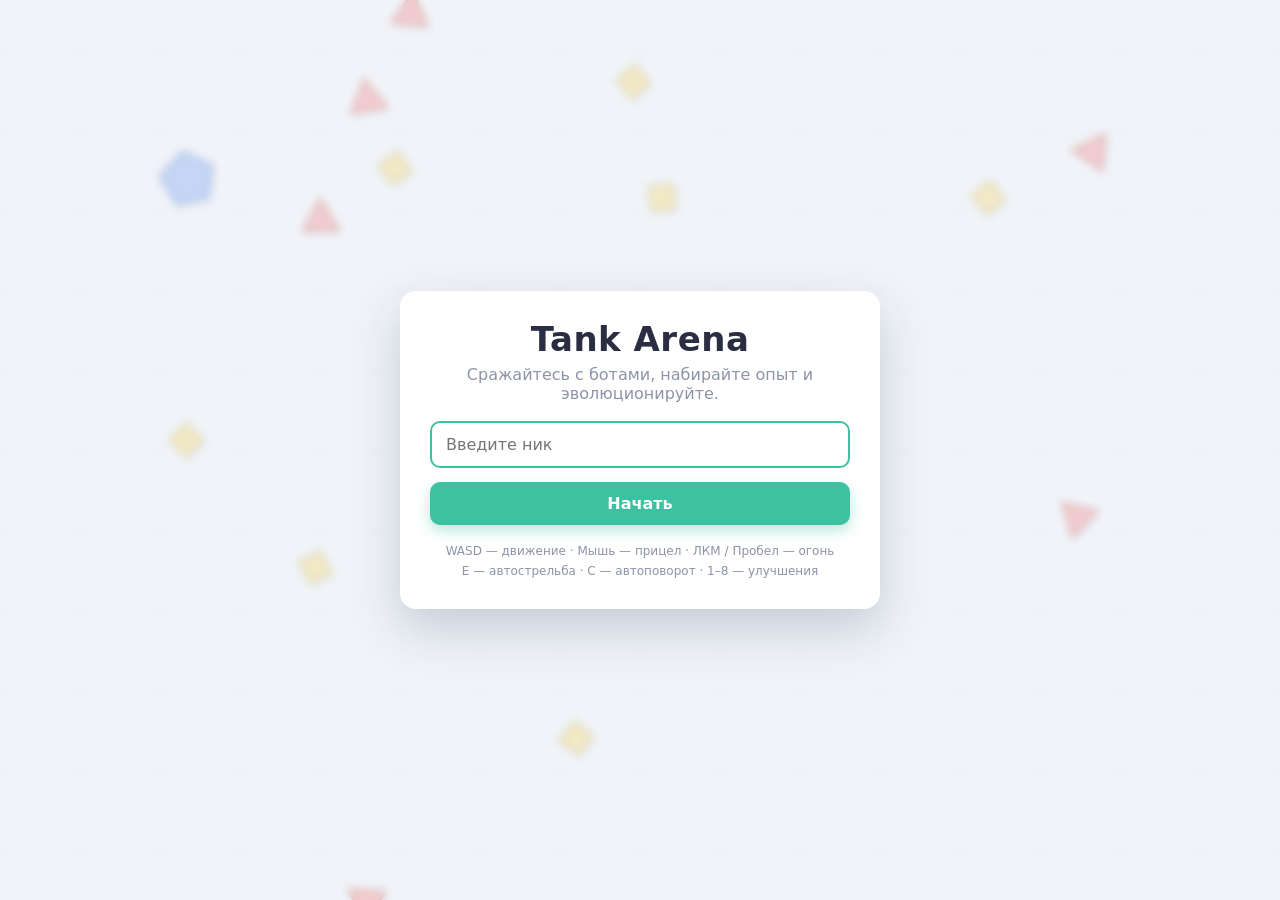
==== tank-arena-game/index.html @ 102a2c10 "Add Tank Arena browser game Canvas-based arena tank shooter inspired by diep.io, in tank-arena-game/" ====
<!DOCTYPE html>
<html lang="ru">
<head>
  <meta charset="UTF-8">
  <meta name="viewport" content="width=device-width, initial-scale=1.0">
  <title>Tank Arena</title>
  <link rel="stylesheet" href="style.css">
</head>
<body>
  <canvas id="game"></canvas>

  <!-- HUD: таблица лидеров, миникарта, панель улучшений, полоса опыта -->
  <div id="hud" class="hidden">
    <div class="toggles">
      <span id="tg-fire" class="toggle">E · Автострельба</span>
      <span id="tg-rotate" class="toggle">C · Автоповорот</span>
    </div>

    <div class="panel leaderboard">
      <div class="panel-title">Таблица лидеров</div>
      <div id="lb-list"></div>
    </div>

    <div class="panel minimap">
      <canvas id="minimap" width="160" height="160"></canvas>
    </div>

    <div class="panel stats-panel">
      <div class="panel-title">Улучшения: <span id="points">0</span></div>
      <div id="stats-list"></div>
    </div>

    <div class="xp-strip">
      <div id="xp-fill"></div>
      <span id="xp-text">Уровень 1</span>
    </div>
  </div>

  <!-- Выбор эволюции: игра продолжается, панель поверх неё -->
  <div id="evo-overlay" class="overlay evo hidden">
    <div class="card">
      <h2 id="evo-title">Выберите класс</h2>
      <div id="evo-options" class="evo-options"></div>
    </div>
  </div>

  <!-- Стартовый экран -->
  <div id="start-overlay" class="overlay">
    <div class="card">
      <h1>Tank Arena</h1>
      <p class="sub">Сражайтесь с ботами, набирайте опыт и эволюционируйте.</p>
      <input id="nick" maxlength="15" placeholder="Введите ник" autocomplete="off">
      <button id="start-btn" class="btn">Начать</button>
      <p class="hint">
        WASD — движение · Мышь — прицел · ЛКМ / Пробел — огонь<br>
        E — автострельба · C — автоповорот · 1–8 — улучшения
      </p>
    </div>
  </div>

  <!-- Экран смерти -->
  <div id="death-overlay" class="overlay hidden">
    <div class="card">
      <h2>Вас уничтожили</h2>
      <div id="death-stats" class="death-stats"></div>
      <button id="restart-btn" class="btn">Играть снова</button>
    </div>
  </div>

  <script src="js/config.js"></script>
  <script src="js/shapes.js"></script>
  <script src="js/bullets.js"></script>
  <script src="js/tank.js"></script>
  <script src="js/player.js"></script>
  <script src="js/bots.js"></script>
  <script src="js/ui.js"></script>
  <script src="js/main.js"></script>
</body>
</html>
---- tank-arena-game/style.css ----
/* ============================================================
   Стили Tank Arena: светлая тема, мягкие тени и скруглённые панели
   ============================================================ */

:root {
  --bg: #eef1f7;
  --ink: #2b2d42;
  --muted: #8d93a8;
  --accent: #3ec1a1;
  --accent-dark: #1f8a6c;
  --panel: rgba(255, 255, 255, 0.92);
  --shadow: 0 6px 20px rgba(30, 40, 70, 0.12);
}

* {
  box-sizing: border-box;
}

html,
body {
  margin: 0;
  height: 100%;
  overflow: hidden;
  background: var(--bg);
  color: var(--ink);
  font-family: system-ui, 'Segoe UI', Roboto, sans-serif;
  user-select: none;
}

#game {
  position: fixed;
  inset: 0;
  width: 100%;
  height: 100%;
  display: block;
  cursor: crosshair;
}

.hidden {
  display: none !important;
}

/* ---------- HUD ---------- */

#hud {
  position: fixed;
  inset: 0;
  pointer-events: none;
}

.panel {
  position: absolute;
  background: var(--panel);
  border-radius: 12px;
  box-shadow: var(--shadow);
  pointer-events: auto;
}

.panel-title {
  font-weight: 700;
  font-size: 14px;
  margin-bottom: 6px;
}

.toggles {
  position: fixed;
  top: 12px;
  left: 12px;
  display: flex;
  gap: 8px;
  pointer-events: none;
  z-index: 2;
}

.toggle {
  padding: 6px 10px;
  border-radius: 8px;
  background: var(--panel);
  box-shadow: var(--shadow);
  font-size: 12px;
  color: var(--muted);
}

.toggle.on {
  background: var(--accent);
  color: #fff;
}

/* Таблица лидеров: справа вверху */
.leaderboard {
  top: 12px;
  right: 12px;
  width: 210px;
  padding: 10px 14px;
}

.lb-row {
  display: flex;
  justify-content: space-between;
  gap: 10px;
  font-size: 13px;
  line-height: 1.6;
}

.lb-row.me {
  color: var(--accent-dark);
  font-weight: 700;
}

.lb-name {
  overflow: hidden;
  text-overflow: ellipsis;
  white-space: nowrap;
}

/* Миникарта: справа внизу */
.minimap {
  right: 12px;
  bottom: 40px;
  padding: 6px;
}

#minimap {
  display: block;
  width: 160px;
  height: 160px;
  border-radius: 8px;
}

/* Панель улучшений: слева внизу */
.stats-panel {
  left: 12px;
  bottom: 40px;
  width: 300px;
  padding: 10px 12px;
}

.stat-row {
  display: flex;
  align-items: center;
  gap: 8px;
  padding: 5px 6px;
  border-radius: 8px;
  font-size: 13px;
  cursor: pointer;
  transition: background 0.15s;
}

.stat-row:hover {
  background: rgba(62, 193, 161, 0.12);
}

.stat-key {
  width: 16px;
  color: var(--muted);
  font-weight: 700;
}

.stat-name {
  flex: 1;
  white-space: nowrap;
  overflow: hidden;
  text-overflow: ellipsis;
}

.pips {
  display: flex;
  gap: 3px;
}

.pip {
  width: 9px;
  height: 12px;
  border-radius: 3px;
  background: #dfe4ee;
}

.pip.on {
  background: var(--accent);
}

.stat-plus {
  width: 18px;
  height: 18px;
  border-radius: 50%;
  background: var(--accent);
  color: #fff;
  font-weight: 700;
  text-align: center;
  line-height: 18px;
  opacity: 0;
  transition: opacity 0.15s;
}

.stat-row.can .stat-plus {
  opacity: 1;
}

/* Полоса уровня: самая нижняя строка экрана */
.xp-strip {
  position: absolute;
  left: 0;
  right: 0;
  bottom: 0;
  height: 28px;
  background: rgba(255, 255, 255, 0.9);
  box-shadow: 0 -2px 10px rgba(30, 40, 70, 0.08);
  pointer-events: none;
}

#xp-fill {
  position: absolute;
  left: 0;
  top: 0;
  bottom: 0;
  width: 0;
  background: linear-gradient(90deg, #3ec1a1, #7ee0c6);
  transition: width 0.15s linear;
}

#xp-text {
  position: relative;
  display: block;
  text-align: center;
  line-height: 28px;
  font-size: 12px;
  font-weight: 600;
}

/* ---------- Оверлеи и карточки ---------- */

.overlay {
  position: fixed;
  inset: 0;
  display: flex;
  align-items: center;
  justify-content: center;
  padding: 16px;
  background: rgba(238, 241, 247, 0.72);
  backdrop-filter: blur(4px);
  z-index: 10;
}

/* Выбор эволюции не закрывает поле: панель сверху, игра продолжается */
.overlay.evo {
  background: none;
  backdrop-filter: none;
  align-items: flex-start;
  padding-top: 90px;
  pointer-events: none;
}

.overlay.evo .card {
  pointer-events: auto;
  max-width: 620px;
}

.card {
  width: 100%;
  max-width: 480px;
  padding: 28px 30px;
  background: #fff;
  border-radius: 16px;
  box-shadow: 0 20px 50px rgba(30, 40, 70, 0.2);
  text-align: center;
}

.card h1 {
  margin: 0 0 6px;
  font-size: 34px;
  letter-spacing: 0.5px;
}

.card h2 {
  margin: 0 0 14px;
  font-size: 22px;
}

.sub {
  margin: 0 0 18px;
  color: var(--muted);
}

.hint {
  margin: 16px 0 0;
  font-size: 12px;
  line-height: 1.7;
  color: var(--muted);
}

#nick {
  width: 100%;
  padding: 12px 14px;
  font: inherit;
  font-size: 16px;
  color: var(--ink);
  border: 2px solid #dfe4ee;
  border-radius: 10px;
  outline: none;
}

#nick:focus {
  border-color: var(--accent);
}

.btn {
  margin-top: 14px;
  width: 100%;
  padding: 12px;
  font: inherit;
  font-size: 16px;
  font-weight: 700;
  color: #fff;
  background: var(--accent);
  border: none;
  border-radius: 10px;
  cursor: pointer;
  box-shadow: 0 6px 14px rgba(62, 193, 161, 0.35);
  transition: background 0.15s, transform 0.1s;
}

.btn:hover {
  background: #35b08f;
}

.btn:active {
  transform: translateY(1px);
}

/* Карточки эволюций */
.evo-options {
  display: grid;
  grid-template-columns: repeat(auto-fit, minmax(130px, 1fr));
  gap: 10px;
}

.evo-card {
  padding: 14px;
  font: inherit;
  color: inherit;
  text-align: left;
  background: #fafbfd;
  border: 2px solid #dfe4ee;
  border-radius: 12px;
  cursor: pointer;
  transition: border-color 0.15s, transform 0.15s;
}

.evo-card:hover {
  border-color: var(--accent);
  transform: translateY(-2px);
}

.evo-card b {
  display: block;
  margin-bottom: 6px;
  font-size: 16px;
}

.evo-card small {
  display: block;
  font-size: 12px;
  line-height: 1.4;
  color: #6b7189;
}

/* Экран смерти */
.death-stats {
  margin-bottom: 18px;
}

.death-row {
  display: flex;
  justify-content: space-between;
  padding: 10px 4px;
  font-size: 16px;
  border-bottom: 1px solid #eef1f7;
}

.death-row:last-child {
  border-bottom: none;
}

/* Узкие экраны: панели меньше, миникарту прячем */
@media (max-width: 720px) {
  .leaderboard {
    width: 150px;
  }

  .minimap {
    display: none;
  }

  .stats-panel {
    width: 220px;
  }
}
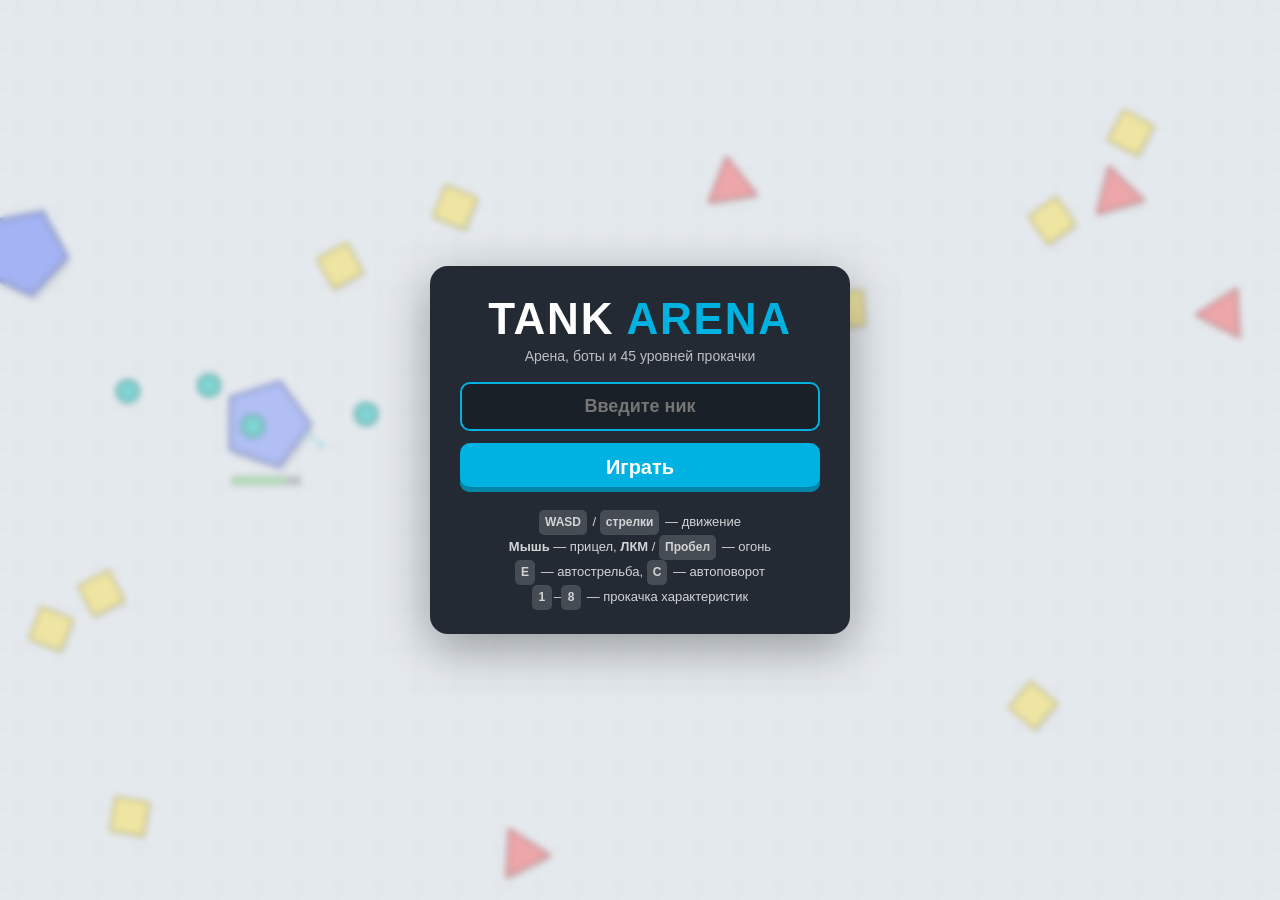
==== commit 055f2879: "Add Tank Arena: browser arena tank shooter game Single-player 2D arena shooter in plain HTML5/CSS/JS" ====
--- a/tank-arena-game/index.html
+++ b/tank-arena-game/index.html
@@ -2,77 +2,100 @@
 <html lang="ru">
 <head>
   <meta charset="UTF-8">
-  <meta name="viewport" content="width=device-width, initial-scale=1.0">
+  <meta name="viewport" content="width=device-width, initial-scale=1">
   <title>Tank Arena</title>
   <link rel="stylesheet" href="style.css">
 </head>
 <body>
+  <!-- Основной холст игры -->
   <canvas id="game"></canvas>
 
-  <!-- HUD: таблица лидеров, миникарта, панель улучшений, полоса опыта -->
+  <!-- Интерфейс во время игры -->
   <div id="hud" class="hidden">
-    <div class="toggles">
-      <span id="tg-fire" class="toggle">E · Автострельба</span>
-      <span id="tg-rotate" class="toggle">C · Автоповорот</span>
+    <!-- Переключатели автострельбы / автоповорота -->
+    <div id="toggles">
+      <div class="chip" id="chip-fire"><kbd>E</kbd> Автострельба</div>
+      <div class="chip" id="chip-spin"><kbd>C</kbd> Автоповорот</div>
     </div>
 
-    <div class="panel leaderboard">
-      <div class="panel-title">Таблица лидеров</div>
-      <div id="lb-list"></div>
+    <!-- Таблица лидеров -->
+    <div id="leaderboard">
+      <div class="panel-title">Лидеры</div>
+      <ol id="lb-list"></ol>
     </div>
 
-    <div class="panel minimap">
-      <canvas id="minimap" width="160" height="160"></canvas>
+    <!-- Панель выбора класса (эволюция на 15 / 30 / 45 уровнях) -->
+    <div id="evolve" class="hidden">
+      <div class="panel-title" id="evolve-title">Выберите класс</div>
+      <div id="evolve-tiles"></div>
     </div>
 
-    <div class="panel stats-panel">
-      <div class="panel-title">Улучшения: <span id="points">0</span></div>
-      <div id="stats-list"></div>
+    <!-- Прокачка статов -->
+    <div id="stats">
+      <div id="stats-points" class="hidden"></div>
+      <div id="stat-rows"></div>
     </div>
 
-    <div class="xp-strip">
-      <div id="xp-fill"></div>
-      <span id="xp-text">Уровень 1</span>
+    <!-- Миникарта -->
+    <canvas id="minimap"></canvas>
+
+    <!-- Нижние полосы: счёт, уровень, ник -->
+    <div id="bars">
+      <div id="score-pill">Счёт: <b id="score-value">0</b></div>
+      <div id="level-bar">
+        <div id="level-fill"></div>
+        <div id="level-text">Lv 1 Tank</div>
+      </div>
+      <div id="name-pill"></div>
     </div>
-  </div>
 
-  <!-- Выбор эволюции: игра продолжается, панель поверх неё -->
-  <div id="evo-overlay" class="overlay evo hidden">
-    <div class="card">
-      <h2 id="evo-title">Выберите класс</h2>
-      <div id="evo-options" class="evo-options"></div>
-    </div>
+    <div id="toast"></div>
   </div>
 
   <!-- Стартовый экран -->
-  <div id="start-overlay" class="overlay">
+  <div id="start-screen" class="screen">
     <div class="card">
-      <h1>Tank Arena</h1>
-      <p class="sub">Сражайтесь с ботами, набирайте опыт и эволюционируйте.</p>
-      <input id="nick" maxlength="15" placeholder="Введите ник" autocomplete="off">
-      <button id="start-btn" class="btn">Начать</button>
-      <p class="hint">
-        WASD — движение · Мышь — прицел · ЛКМ / Пробел — огонь<br>
-        E — автострельба · C — автоповорот · 1–8 — улучшения
-      </p>
+      <h1>TANK <span>ARENA</span></h1>
+      <p class="subtitle">Арена, боты и 45 уровней прокачки</p>
+      <input id="nick-input" type="text" maxlength="16" placeholder="Введите ник" autocomplete="off" spellcheck="false">
+      <button id="play-btn" class="btn">Играть</button>
+      <div class="help">
+        <div><kbd>WASD</kbd> / <kbd>стрелки</kbd> — движение</div>
+        <div><b>Мышь</b> — прицел, <b>ЛКМ</b> / <kbd>Пробел</kbd> — огонь</div>
+        <div><kbd>E</kbd> — автострельба, <kbd>C</kbd> — автоповорот</div>
+        <div><kbd>1</kbd>–<kbd>8</kbd> — прокачка характеристик</div>
+      </div>
     </div>
   </div>
 
   <!-- Экран смерти -->
-  <div id="death-overlay" class="overlay hidden">
+  <div id="death-screen" class="screen hidden">
     <div class="card">
-      <h2>Вас уничтожили</h2>
-      <div id="death-stats" class="death-stats"></div>
-      <button id="restart-btn" class="btn">Играть снова</button>
+      <h2>Вы уничтожены</h2>
+      <p class="killer" id="death-killer"></p>
+      <div class="result-grid">
+        <div><span>Финальный счёт</span><b id="death-score">0</b></div>
+        <div><span>Уровень</span><b id="death-level">1</b></div>
+        <div><span>Время жизни</span><b id="death-time">0 сек</b></div>
+        <div><span>Уничтожено танков</span><b id="death-kills">0</b></div>
+      </div>
+      <button id="again-btn" class="btn">Играть снова</button>
     </div>
   </div>
 
+  <!-- Скрипты подключаются обычными тегами (без модулей), чтобы игра работала с file:// -->
+  <script src="js/utils.js"></script>
   <script src="js/config.js"></script>
+  <script src="js/classes.js"></script>
+  <script src="js/input.js"></script>
+  <script src="js/camera.js"></script>
+  <script src="js/particles.js"></script>
+  <script src="js/bullets.js"></script>
   <script src="js/shapes.js"></script>
-  <script src="js/bullets.js"></script>
   <script src="js/tank.js"></script>
   <script src="js/player.js"></script>
   <script src="js/bots.js"></script>
+  <script src="js/collisions.js"></script>
   <script src="js/ui.js"></script>
   <script src="js/main.js"></script>
 </body>
--- a/tank-arena-game/style.css
+++ b/tank-arena-game/style.css
@@ -1,397 +1,452 @@
 /* ============================================================
-   Стили Tank Arena: светлая тема, мягкие тени и скруглённые панели
+   style.css — оформление интерфейса Tank Arena
    ============================================================ */
 
 :root {
-  --bg: #eef1f7;
-  --ink: #2b2d42;
-  --muted: #8d93a8;
-  --accent: #3ec1a1;
-  --accent-dark: #1f8a6c;
-  --panel: rgba(255, 255, 255, 0.92);
-  --shadow: 0 6px 20px rgba(30, 40, 70, 0.12);
-}
-
-* {
-  box-sizing: border-box;
-}
-
-html,
-body {
+  --font: Ubuntu, "Segoe UI", Roboto, "Helvetica Neue", Arial, sans-serif;
+  --panel: rgba(30, 36, 44, 0.62);
+  --panel-solid: #232a33;
+  --accent: #00b2e1;
+  --accent-dark: #0085a8;
+  --text: #ffffff;
+  --shadow: 0 6px 22px rgba(0, 0, 0, 0.25);
+}
+
+* { box-sizing: border-box; }
+
+html, body {
   margin: 0;
+  width: 100%;
   height: 100%;
   overflow: hidden;
-  background: var(--bg);
-  color: var(--ink);
-  font-family: system-ui, 'Segoe UI', Roboto, sans-serif;
+  background: #c3c9cf;
+  font-family: var(--font);
+  color: var(--text);
   user-select: none;
+  -webkit-user-select: none;
 }
 
 #game {
   position: fixed;
   inset: 0;
-  width: 100%;
-  height: 100%;
   display: block;
   cursor: crosshair;
 }
 
-.hidden {
-  display: none !important;
-}
-
-/* ---------- HUD ---------- */
+.hidden { display: none !important; }
+
+/* ---------------- HUD ---------------- */
 
 #hud {
   position: fixed;
   inset: 0;
-  pointer-events: none;
-}
-
-.panel {
-  position: absolute;
+  pointer-events: none; /* клики проходят на холст, кроме интерактивных панелей */
+}
+
+.panel-title {
+  font-weight: 700;
+  font-size: 15px;
+  letter-spacing: 0.04em;
+  text-align: center;
+  margin-bottom: 8px;
+  text-shadow: 0 1px 3px rgba(0, 0, 0, 0.5);
+}
+
+/* Переключатели E / C */
+#toggles {
+  position: absolute;
+  top: 14px;
+  left: 50%;
+  transform: translateX(-50%);
+  display: flex;
+  gap: 8px;
+}
+.chip {
+  background: var(--panel);
+  border-radius: 999px;
+  padding: 5px 12px;
+  font-size: 13px;
+  font-weight: 600;
+  opacity: 0.65;
+  transition: opacity 0.15s, background 0.15s;
+}
+.chip.on { opacity: 1; background: var(--accent); }
+
+kbd {
+  display: inline-block;
+  min-width: 20px;
+  padding: 1px 6px;
+  margin-right: 2px;
+  font-family: var(--font);
+  font-size: 12px;
+  font-weight: 700;
+  text-align: center;
+  background: rgba(255, 255, 255, 0.2);
+  border-radius: 5px;
+}
+
+/* Таблица лидеров */
+#leaderboard {
+  position: absolute;
+  top: 14px;
+  right: 14px;
+  width: 230px;
+  padding: 10px 10px 8px;
+  background: var(--panel);
+  border-radius: 12px;
+  box-shadow: var(--shadow);
+}
+#lb-list {
+  list-style: none;
+  margin: 0;
+  padding: 0;
+}
+#lb-list li {
+  position: relative;
+  height: 22px;
+  margin-bottom: 3px;
+  border-radius: 11px;
+  overflow: hidden;
+  background: rgba(0, 0, 0, 0.25);
+  font-size: 13px;
+  font-weight: 700;
+  line-height: 22px;
+}
+#lb-list .lb-bar {
+  position: absolute;
+  left: 0; top: 0; bottom: 0;
+  border-radius: 11px;
+  opacity: 0.85;
+  transition: width 0.25s;
+}
+#lb-list .lb-name {
+  position: absolute;
+  left: 9px; right: 52px;
+  white-space: nowrap;
+  overflow: hidden;
+  text-overflow: ellipsis;
+  text-shadow: 0 1px 2px rgba(0, 0, 0, 0.6);
+}
+#lb-list .lb-score {
+  position: absolute;
+  right: 9px;
+  text-shadow: 0 1px 2px rgba(0, 0, 0, 0.6);
+}
+#lb-list li.me {
+  outline: 2px solid #ffffff;
+  outline-offset: -1px;
+}
+#lb-list li:nth-child(11) { margin-top: 8px; }
+
+/* Миникарта */
+#minimap {
+  position: absolute;
+  right: 14px;
+  bottom: 14px;
+  border-radius: 8px;
+  box-shadow: var(--shadow);
+}
+
+/* Нижние полосы */
+#bars {
+  position: absolute;
+  left: 50%;
+  bottom: 14px;
+  transform: translateX(-50%);
+  width: min(430px, 56vw);
+  display: flex;
+  flex-direction: column;
+  align-items: center;
+  gap: 6px;
+}
+#score-pill, #name-pill {
+  background: var(--panel);
+  border-radius: 999px;
+  padding: 3px 16px;
+  font-size: 14px;
+  font-weight: 700;
+  max-width: 100%;
+  white-space: nowrap;
+  overflow: hidden;
+  text-overflow: ellipsis;
+}
+#name-pill { font-size: 18px; padding: 4px 22px; }
+#level-bar {
+  position: relative;
+  width: 100%;
+  height: 24px;
+  background: rgba(0, 0, 0, 0.4);
+  border-radius: 12px;
+  overflow: hidden;
+  box-shadow: var(--shadow);
+}
+#level-fill {
+  position: absolute;
+  left: 0; top: 0; bottom: 0;
+  width: 0;
+  border-radius: 12px;
+  background: linear-gradient(90deg, #ffd84a, #ffb52e);
+  transition: width 0.2s;
+}
+#level-text {
+  position: absolute;
+  inset: 0;
+  text-align: center;
+  line-height: 24px;
+  font-size: 14px;
+  font-weight: 700;
+  text-shadow: 0 1px 3px rgba(0, 0, 0, 0.7);
+}
+
+/* Прокачка (слева внизу) */
+#stats {
+  position: absolute;
+  left: 14px;
+  bottom: 14px;
+  width: 230px;
+  pointer-events: auto;
+}
+#stats-points {
+  margin-bottom: 6px;
+  padding: 4px 12px;
+  display: inline-block;
+  background: var(--accent);
+  border-radius: 999px;
+  font-size: 13px;
+  font-weight: 700;
+  animation: pulse 1.2s infinite;
+}
+.stat-row {
+  position: relative;
+  height: 24px;
+  margin-top: 4px;
+  border-radius: 12px;
+  background: rgba(30, 36, 44, 0.55);
+  overflow: hidden;
+  cursor: default;
+}
+.stat-row .pips {
+  position: absolute;
+  inset: 0;
+  display: flex;
+  gap: 2px;
+  padding: 2px;
+}
+.stat-row .pips span {
+  flex: 1;
+  border-radius: 10px;
+  background: rgba(255, 255, 255, 0.08);
+}
+.stat-row .pips span.on { background: var(--c); }
+.stat-name {
+  position: absolute;
+  left: 11px;
+  line-height: 24px;
+  font-size: 12.5px;
+  font-weight: 700;
+  text-shadow: 0 1px 3px rgba(0, 0, 0, 0.8);
+}
+.stat-key {
+  position: absolute;
+  right: 9px;
+  line-height: 24px;
+  font-size: 12px;
+  font-weight: 700;
+  opacity: 0.75;
+  text-shadow: 0 1px 3px rgba(0, 0, 0, 0.8);
+}
+.stat-row.can { cursor: pointer; box-shadow: 0 0 0 2px var(--c); }
+.stat-row.can:hover { filter: brightness(1.25); }
+.stat-row.maxed .stat-key { opacity: 0; }
+
+/* Выбор класса (слева сверху) */
+#evolve {
+  position: absolute;
+  top: 14px;
+  left: 14px;
+  width: 270px;
+  padding: 10px;
   background: var(--panel);
   border-radius: 12px;
   box-shadow: var(--shadow);
   pointer-events: auto;
-}
-
-.panel-title {
-  font-weight: 700;
+  animation: glow 1.6s infinite; /* свечение вместо масштабирования, чтобы кнопки не «убегали» из-под курсора */
+}
+#evolve-tiles {
+  display: grid;
+  grid-template-columns: repeat(3, 1fr);
+  gap: 8px;
+}
+.cols2 { grid-template-columns: repeat(2, 1fr) !important; }
+.tile {
+  font-family: var(--font);
+  color: var(--text);
+  padding: 6px 2px 5px;
+  border: 0;
+  border-radius: 10px;
+  background: var(--c);
+  box-shadow: inset 0 -4px 0 rgba(0, 0, 0, 0.18);
+  cursor: pointer;
+  display: flex;
+  flex-direction: column;
+  align-items: center;
+  transition: transform 0.1s, filter 0.1s;
+}
+.tile:hover { transform: translateY(-2px) scale(1.04); filter: brightness(1.08); }
+.tile img { width: 64px; height: 64px; }
+.tile span {
+  margin-top: 2px;
+  font-size: 12px;
+  font-weight: 700;
+  text-shadow: 0 1px 2px rgba(0, 0, 0, 0.45);
+  text-align: center;
+  line-height: 1.1;
+}
+
+/* Всплывающая подсказка */
+#toast {
+  position: absolute;
+  top: 56px;
+  left: 50%;
+  transform: translateX(-50%);
+  padding: 6px 16px;
+  background: var(--panel-solid);
+  border-radius: 999px;
   font-size: 14px;
-  margin-bottom: 6px;
-}
-
-.toggles {
-  position: fixed;
-  top: 12px;
-  left: 12px;
-  display: flex;
-  gap: 8px;
-  pointer-events: none;
-  z-index: 2;
-}
-
-.toggle {
-  padding: 6px 10px;
-  border-radius: 8px;
-  background: var(--panel);
-  box-shadow: var(--shadow);
-  font-size: 12px;
-  color: var(--muted);
-}
-
-.toggle.on {
-  background: var(--accent);
-  color: #fff;
-}
-
-/* Таблица лидеров: справа вверху */
-.leaderboard {
-  top: 12px;
-  right: 12px;
-  width: 210px;
-  padding: 10px 14px;
-}
-
-.lb-row {
-  display: flex;
-  justify-content: space-between;
-  gap: 10px;
-  font-size: 13px;
-  line-height: 1.6;
-}
-
-.lb-row.me {
-  color: var(--accent-dark);
-  font-weight: 700;
-}
-
-.lb-name {
-  overflow: hidden;
-  text-overflow: ellipsis;
-  white-space: nowrap;
-}
-
-/* Миникарта: справа внизу */
-.minimap {
-  right: 12px;
-  bottom: 40px;
-  padding: 6px;
-}
-
-#minimap {
-  display: block;
-  width: 160px;
-  height: 160px;
-  border-radius: 8px;
-}
-
-/* Панель улучшений: слева внизу */
-.stats-panel {
-  left: 12px;
-  bottom: 40px;
-  width: 300px;
-  padding: 10px 12px;
-}
-
-.stat-row {
-  display: flex;
-  align-items: center;
-  gap: 8px;
-  padding: 5px 6px;
-  border-radius: 8px;
-  font-size: 13px;
-  cursor: pointer;
-  transition: background 0.15s;
-}
-
-.stat-row:hover {
-  background: rgba(62, 193, 161, 0.12);
-}
-
-.stat-key {
-  width: 16px;
-  color: var(--muted);
-  font-weight: 700;
-}
-
-.stat-name {
-  flex: 1;
-  white-space: nowrap;
-  overflow: hidden;
-  text-overflow: ellipsis;
-}
-
-.pips {
-  display: flex;
-  gap: 3px;
-}
-
-.pip {
-  width: 9px;
-  height: 12px;
-  border-radius: 3px;
-  background: #dfe4ee;
-}
-
-.pip.on {
-  background: var(--accent);
-}
-
-.stat-plus {
-  width: 18px;
-  height: 18px;
-  border-radius: 50%;
-  background: var(--accent);
-  color: #fff;
-  font-weight: 700;
-  text-align: center;
-  line-height: 18px;
+  font-weight: 700;
   opacity: 0;
-  transition: opacity 0.15s;
-}
-
-.stat-row.can .stat-plus {
-  opacity: 1;
-}
-
-/* Полоса уровня: самая нижняя строка экрана */
-.xp-strip {
-  position: absolute;
-  left: 0;
-  right: 0;
-  bottom: 0;
-  height: 28px;
-  background: rgba(255, 255, 255, 0.9);
-  box-shadow: 0 -2px 10px rgba(30, 40, 70, 0.08);
-  pointer-events: none;
-}
-
-#xp-fill {
-  position: absolute;
-  left: 0;
-  top: 0;
-  bottom: 0;
-  width: 0;
-  background: linear-gradient(90deg, #3ec1a1, #7ee0c6);
-  transition: width 0.15s linear;
-}
-
-#xp-text {
-  position: relative;
-  display: block;
-  text-align: center;
-  line-height: 28px;
-  font-size: 12px;
-  font-weight: 600;
-}
-
-/* ---------- Оверлеи и карточки ---------- */
-
-.overlay {
+  transition: opacity 0.25s;
+}
+#toast.show { opacity: 0.95; }
+
+@keyframes pulse {
+  0%, 100% { transform: scale(1); }
+  50% { transform: scale(1.03); }
+}
+@keyframes glow {
+  0%, 100% { box-shadow: var(--shadow), 0 0 0 0 rgba(255, 255, 255, 0.0); }
+  50% { box-shadow: var(--shadow), 0 0 0 4px rgba(255, 255, 255, 0.55); }
+}
+#stats-points { transform-origin: left center; }
+
+/* ---------------- Стартовый экран и экран смерти ---------------- */
+
+.screen {
   position: fixed;
   inset: 0;
   display: flex;
   align-items: center;
   justify-content: center;
-  padding: 16px;
-  background: rgba(238, 241, 247, 0.72);
-  backdrop-filter: blur(4px);
+  background: rgba(220, 226, 232, 0.45);
+  backdrop-filter: blur(3px);
+  -webkit-backdrop-filter: blur(3px);
   z-index: 10;
 }
-
-/* Выбор эволюции не закрывает поле: панель сверху, игра продолжается */
-.overlay.evo {
-  background: none;
-  backdrop-filter: none;
-  align-items: flex-start;
-  padding-top: 90px;
-  pointer-events: none;
-}
-
-.overlay.evo .card {
-  pointer-events: auto;
-  max-width: 620px;
-}
-
 .card {
-  width: 100%;
-  max-width: 480px;
-  padding: 28px 30px;
-  background: #fff;
-  border-radius: 16px;
-  box-shadow: 0 20px 50px rgba(30, 40, 70, 0.2);
-  text-align: center;
-}
-
+  width: min(420px, calc(100vw - 32px));
+  padding: 28px 30px 24px;
+  text-align: center;
+  background: var(--panel-solid);
+  border-radius: 18px;
+  box-shadow: 0 14px 50px rgba(0, 0, 0, 0.35);
+}
 .card h1 {
-  margin: 0 0 6px;
-  font-size: 34px;
-  letter-spacing: 0.5px;
-}
-
+  margin: 0;
+  font-size: 44px;
+  font-weight: 800;
+  letter-spacing: 0.04em;
+}
+.card h1 span { color: var(--accent); }
 .card h2 {
-  margin: 0 0 14px;
-  font-size: 22px;
-}
-
-.sub {
-  margin: 0 0 18px;
-  color: var(--muted);
-}
-
-.hint {
-  margin: 16px 0 0;
-  font-size: 12px;
-  line-height: 1.7;
-  color: var(--muted);
-}
-
-#nick {
+  margin: 0 0 4px;
+  font-size: 32px;
+  font-weight: 800;
+}
+.subtitle {
+  margin: 4px 0 18px;
+  opacity: 0.7;
+  font-size: 14px;
+}
+.killer {
+  margin: 0 0 16px;
+  min-height: 18px;
+  opacity: 0.75;
+  font-size: 15px;
+}
+
+#nick-input {
   width: 100%;
   padding: 12px 14px;
-  font: inherit;
-  font-size: 16px;
-  color: var(--ink);
-  border: 2px solid #dfe4ee;
+  margin-bottom: 12px;
+  font-family: var(--font);
+  font-size: 18px;
+  font-weight: 700;
+  text-align: center;
+  color: var(--text);
+  background: #1a2027;
+  border: 2px solid #3a4552;
   border-radius: 10px;
   outline: none;
-}
-
-#nick:focus {
-  border-color: var(--accent);
-}
+  user-select: text;
+  -webkit-user-select: text;
+}
+#nick-input:focus { border-color: var(--accent); }
 
 .btn {
-  margin-top: 14px;
   width: 100%;
-  padding: 12px;
-  font: inherit;
-  font-size: 16px;
-  font-weight: 700;
+  padding: 13px 0;
+  font-family: var(--font);
+  font-size: 20px;
+  font-weight: 800;
   color: #fff;
   background: var(--accent);
-  border: none;
+  border: 0;
   border-radius: 10px;
+  box-shadow: inset 0 -5px 0 var(--accent-dark);
   cursor: pointer;
-  box-shadow: 0 6px 14px rgba(62, 193, 161, 0.35);
-  transition: background 0.15s, transform 0.1s;
-}
-
-.btn:hover {
-  background: #35b08f;
-}
-
-.btn:active {
-  transform: translateY(1px);
-}
-
-/* Карточки эволюций */
-.evo-options {
+  transition: transform 0.1s, filter 0.1s;
+}
+.btn:hover { filter: brightness(1.1); transform: translateY(-1px); }
+.btn:active { transform: translateY(1px); }
+
+.help {
+  margin-top: 18px;
+  font-size: 13px;
+  line-height: 1.9;
+  opacity: 0.8;
+}
+
+.result-grid {
   display: grid;
-  grid-template-columns: repeat(auto-fit, minmax(130px, 1fr));
+  grid-template-columns: 1fr 1fr;
   gap: 10px;
-}
-
-.evo-card {
-  padding: 14px;
-  font: inherit;
-  color: inherit;
-  text-align: left;
-  background: #fafbfd;
-  border: 2px solid #dfe4ee;
-  border-radius: 12px;
-  cursor: pointer;
-  transition: border-color 0.15s, transform 0.15s;
-}
-
-.evo-card:hover {
-  border-color: var(--accent);
-  transform: translateY(-2px);
-}
-
-.evo-card b {
-  display: block;
-  margin-bottom: 6px;
-  font-size: 16px;
-}
-
-.evo-card small {
+  margin-bottom: 20px;
+}
+.result-grid div {
+  padding: 10px 6px;
+  background: #1a2027;
+  border-radius: 10px;
+}
+.result-grid span {
   display: block;
   font-size: 12px;
-  line-height: 1.4;
-  color: #6b7189;
-}
-
-/* Экран смерти */
-.death-stats {
-  margin-bottom: 18px;
-}
-
-.death-row {
-  display: flex;
-  justify-content: space-between;
-  padding: 10px 4px;
-  font-size: 16px;
-  border-bottom: 1px solid #eef1f7;
-}
-
-.death-row:last-child {
-  border-bottom: none;
-}
-
-/* Узкие экраны: панели меньше, миникарту прячем */
-@media (max-width: 720px) {
-  .leaderboard {
-    width: 150px;
-  }
-
-  .minimap {
-    display: none;
-  }
-
-  .stats-panel {
-    width: 220px;
-  }
-}
+  opacity: 0.65;
+  margin-bottom: 3px;
+}
+.result-grid b { font-size: 20px; }
+
+/* Узкие экраны: убираем лишнее */
+@media (max-width: 900px) {
+  #leaderboard { width: 180px; }
+  #stats { width: 190px; }
+  #evolve { width: 230px; }
+  .tile img { width: 52px; height: 52px; }
+}
+
+/* Совсем узкие экраны: игра рассчитана на клавиатуру и мышь, поэтому прячем второстепенное */
+@media (max-width: 700px) {
+  #toggles, #leaderboard, #minimap { display: none !important; }
+  #bars { bottom: auto; top: 14px; }
+  #stats { transform: scale(0.85); transform-origin: left bottom; }
+  #evolve { width: 210px; top: 120px; }
+}
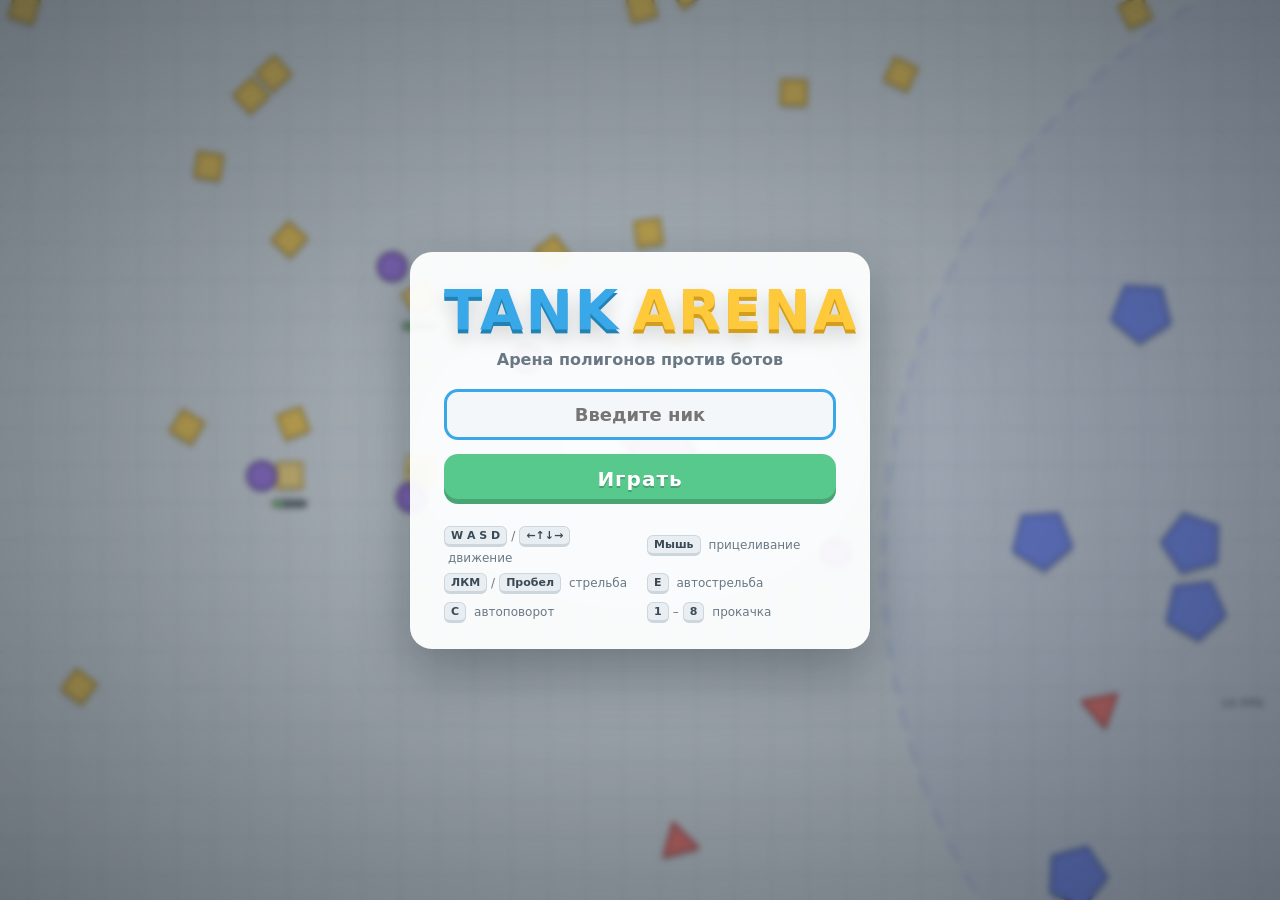
==== commit f4bcb3a2: "Add Tank Arena: browser arena tank shooter vs bots Canvas game in plain HTML/CSS/JS (no dependencies" ====
--- a/tank-arena-game/index.html
+++ b/tank-arena-game/index.html
@@ -2,100 +2,98 @@
 <html lang="ru">
 <head>
   <meta charset="UTF-8">
-  <meta name="viewport" content="width=device-width, initial-scale=1">
-  <title>Tank Arena</title>
+  <meta name="viewport" content="width=device-width, initial-scale=1.0">
+  <title>Tank Arena — арена полигонов</title>
   <link rel="stylesheet" href="style.css">
 </head>
 <body>
-  <!-- Основной холст игры -->
+  <!-- Игровое поле -->
   <canvas id="game"></canvas>
 
   <!-- Интерфейс во время игры -->
   <div id="hud" class="hidden">
-    <!-- Переключатели автострельбы / автоповорота -->
-    <div id="toggles">
-      <div class="chip" id="chip-fire"><kbd>E</kbd> Автострельба</div>
-      <div class="chip" id="chip-spin"><kbd>C</kbd> Автоповорот</div>
+    <!-- Выбор нового класса (появляется на 15, 30 и 45 уровнях) -->
+    <div id="upgradePanel" class="panel hidden">
+      <div class="panel-title">Эволюция танка</div>
+      <div id="upgradeCards"></div>
+      <div class="panel-hint">Нажмите на класс, чтобы выбрать его</div>
     </div>
 
     <!-- Таблица лидеров -->
-    <div id="leaderboard">
+    <div id="leaderboard" class="panel">
       <div class="panel-title">Лидеры</div>
-      <ol id="lb-list"></ol>
+      <div id="lbRows"></div>
     </div>
 
-    <!-- Панель выбора класса (эволюция на 15 / 30 / 45 уровнях) -->
-    <div id="evolve" class="hidden">
-      <div class="panel-title" id="evolve-title">Выберите класс</div>
-      <div id="evolve-tiles"></div>
+    <!-- Прокачка характеристик -->
+    <div id="statPanel" class="panel">
+      <div class="panel-title">Улучшения <span id="statPoints" class="badge">×0</span></div>
+      <div id="statRows"></div>
     </div>
 
-    <!-- Прокачка статов -->
-    <div id="stats">
-      <div id="stats-points" class="hidden"></div>
-      <div id="stat-rows"></div>
+    <!-- Ник, счёт и уровень -->
+    <div id="bottomCenter">
+      <div id="toggles">
+        <span id="tglFire" class="tgl">E · автострельба</span>
+        <span id="tglSpin" class="tgl">C · автоповорот</span>
+      </div>
+      <div id="playerName"></div>
+      <div class="bar score-bar"><div id="scoreFill" class="fill"></div><span id="scoreText"></span></div>
+      <div class="bar level-bar"><div id="levelFill" class="fill"></div><span id="levelText"></span></div>
     </div>
 
     <!-- Миникарта -->
-    <canvas id="minimap"></canvas>
-
-    <!-- Нижние полосы: счёт, уровень, ник -->
-    <div id="bars">
-      <div id="score-pill">Счёт: <b id="score-value">0</b></div>
-      <div id="level-bar">
-        <div id="level-fill"></div>
-        <div id="level-text">Lv 1 Tank</div>
-      </div>
-      <div id="name-pill"></div>
-    </div>
-
-    <div id="toast"></div>
+    <div id="minimapWrap" class="panel"><canvas id="minimap"></canvas></div>
   </div>
 
+  <div id="fps"></div>
+  <div id="notifications"></div>
+
   <!-- Стартовый экран -->
-  <div id="start-screen" class="screen">
+  <div id="startScreen" class="overlay">
     <div class="card">
-      <h1>TANK <span>ARENA</span></h1>
-      <p class="subtitle">Арена, боты и 45 уровней прокачки</p>
-      <input id="nick-input" type="text" maxlength="16" placeholder="Введите ник" autocomplete="off" spellcheck="false">
-      <button id="play-btn" class="btn">Играть</button>
-      <div class="help">
-        <div><kbd>WASD</kbd> / <kbd>стрелки</kbd> — движение</div>
-        <div><b>Мышь</b> — прицел, <b>ЛКМ</b> / <kbd>Пробел</kbd> — огонь</div>
-        <div><kbd>E</kbd> — автострельба, <kbd>C</kbd> — автоповорот</div>
-        <div><kbd>1</kbd>–<kbd>8</kbd> — прокачка характеристик</div>
+      <h1 class="logo">TANK<span>ARENA</span></h1>
+      <p class="subtitle">Арена полигонов против ботов</p>
+      <input id="nickInput" type="text" maxlength="16" placeholder="Введите ник" autocomplete="off" spellcheck="false">
+      <button id="playBtn" class="btn">Играть</button>
+      <div class="controls">
+        <div><kbd>W A S D</kbd> / <kbd>←↑↓→</kbd><span>движение</span></div>
+        <div><kbd>Мышь</kbd><span>прицеливание</span></div>
+        <div><kbd>ЛКМ</kbd> / <kbd>Пробел</kbd><span>стрельба</span></div>
+        <div><kbd>E</kbd><span>автострельба</span></div>
+        <div><kbd>C</kbd><span>автоповорот</span></div>
+        <div><kbd>1</kbd>–<kbd>8</kbd><span>прокачка</span></div>
       </div>
     </div>
   </div>
 
   <!-- Экран смерти -->
-  <div id="death-screen" class="screen hidden">
+  <div id="deathScreen" class="overlay hidden">
     <div class="card">
-      <h2>Вы уничтожены</h2>
-      <p class="killer" id="death-killer"></p>
-      <div class="result-grid">
-        <div><span>Финальный счёт</span><b id="death-score">0</b></div>
-        <div><span>Уровень</span><b id="death-level">1</b></div>
-        <div><span>Время жизни</span><b id="death-time">0 сек</b></div>
-        <div><span>Уничтожено танков</span><b id="death-kills">0</b></div>
+      <h2 class="death-title">Танк уничтожен</h2>
+      <p id="killedBy"></p>
+      <div class="death-stats">
+        <div><span>Счёт</span><b id="dScore">0</b></div>
+        <div><span>Уровень</span><b id="dLevel">1</b></div>
+        <div><span>Класс</span><b id="dClass">Tank</b></div>
+        <div><span>Время жизни</span><b id="dTime">0:00</b></div>
+        <div><span>Убийства</span><b id="dKills">0</b></div>
       </div>
-      <button id="again-btn" class="btn">Играть снова</button>
+      <button id="againBtn" class="btn">Играть снова</button>
+      <p class="hint">или нажмите Enter</p>
     </div>
   </div>
 
-  <!-- Скрипты подключаются обычными тегами (без модулей), чтобы игра работала с file:// -->
+  <!-- Порядок важен: каждый файл использует объявления из предыдущих -->
   <script src="js/utils.js"></script>
   <script src="js/config.js"></script>
-  <script src="js/classes.js"></script>
   <script src="js/input.js"></script>
-  <script src="js/camera.js"></script>
   <script src="js/particles.js"></script>
+  <script src="js/shapes.js"></script>
   <script src="js/bullets.js"></script>
-  <script src="js/shapes.js"></script>
   <script src="js/tank.js"></script>
   <script src="js/player.js"></script>
   <script src="js/bots.js"></script>
-  <script src="js/collisions.js"></script>
   <script src="js/ui.js"></script>
   <script src="js/main.js"></script>
 </body>
--- a/tank-arena-game/style.css
+++ b/tank-arena-game/style.css
@@ -2,26 +2,15 @@
    style.css — оформление интерфейса Tank Arena
    ============================================================ */
 
-:root {
-  --font: Ubuntu, "Segoe UI", Roboto, "Helvetica Neue", Arial, sans-serif;
-  --panel: rgba(30, 36, 44, 0.62);
-  --panel-solid: #232a33;
-  --accent: #00b2e1;
-  --accent-dark: #0085a8;
-  --text: #ffffff;
-  --shadow: 0 6px 22px rgba(0, 0, 0, 0.25);
-}
-
-* { box-sizing: border-box; }
+* { box-sizing: border-box; margin: 0; padding: 0; }
 
 html, body {
-  margin: 0;
   width: 100%;
   height: 100%;
   overflow: hidden;
-  background: #c3c9cf;
-  font-family: var(--font);
-  color: var(--text);
+  background: #c7d1d8;
+  font-family: "Trebuchet MS", "Segoe UI", system-ui, sans-serif;
+  color: #fff;
   user-select: none;
   -webkit-user-select: none;
 }
@@ -29,424 +18,363 @@
 #game {
   position: fixed;
   inset: 0;
+  width: 100%;
+  height: 100%;
   display: block;
   cursor: crosshair;
 }
 
 .hidden { display: none !important; }
 
-/* ---------------- HUD ---------------- */
-
-#hud {
-  position: fixed;
-  inset: 0;
-  pointer-events: none; /* клики проходят на холст, кроме интерактивных панелей */
+/* ---------- Общие панели ---------- */
+.panel {
+  position: fixed;
+  background: rgba(30, 42, 54, 0.45);
+  border-radius: 14px;
+  padding: 8px 10px 10px;
+  backdrop-filter: blur(4px);
+  -webkit-backdrop-filter: blur(4px);
+  box-shadow: 0 6px 18px rgba(20, 30, 40, 0.18);
+  text-shadow: 0 1px 2px rgba(0, 0, 0, 0.45);
+  z-index: 2;
 }
 
 .panel-title {
-  font-weight: 700;
+  display: flex;
+  align-items: center;
+  gap: 8px;
+  font-size: 12px;
+  font-weight: 700;
+  letter-spacing: 0.12em;
+  text-transform: uppercase;
+  opacity: 0.92;
+  margin-bottom: 6px;
+}
+
+.panel-hint { font-size: 11px; opacity: 0.7; margin-top: 7px; }
+
+/* ---------- Таблица лидеров ---------- */
+#leaderboard { top: 12px; right: 12px; width: 250px; }
+
+.lb-row {
+  position: relative;
+  display: flex;
+  align-items: center;
+  height: 22px;
+  margin: 3px 0;
+  padding: 0 9px;
+  border-radius: 11px;
+  background: rgba(255, 255, 255, 0.08);
+  overflow: hidden;
+  font-size: 13px;
+  font-weight: 700;
+}
+.lb-fill { position: absolute; left: 0; top: 0; bottom: 0; border-radius: 11px; opacity: 0.85; }
+.lb-row span { position: relative; }
+.lb-rank { width: 26px; opacity: 0.85; }
+.lb-name { flex: 1; overflow: hidden; text-overflow: ellipsis; white-space: nowrap; }
+.lb-score { margin-left: 6px; }
+.lb-row.me { box-shadow: inset 0 0 0 2px #fff, 0 0 10px rgba(255, 255, 255, 0.55); }
+.lb-sep { height: 1px; margin: 6px 4px; background: rgba(255, 255, 255, 0.3); }
+
+/* ---------- Прокачка характеристик ---------- */
+#statPanel {
+  left: 12px;
+  bottom: 12px;
+  width: 300px;
+  opacity: 0.72;
+  transition: opacity 0.2s, box-shadow 0.2s;
+}
+#statPanel.has-points {
+  opacity: 1;
+  box-shadow: 0 0 0 2px rgba(255, 255, 255, 0.4), 0 6px 18px rgba(20, 30, 40, 0.25);
+}
+.badge {
+  background: #ffd45c;
+  color: #4a3a00;
+  text-shadow: none;
+  border-radius: 10px;
+  padding: 1px 8px;
+  font-size: 12px;
+  letter-spacing: 0;
+}
+.has-points .badge { animation: pulse 1s ease-in-out infinite; }
+
+.stat-row {
+  display: grid;
+  grid-template-columns: 1fr 100px 12px 22px;
+  align-items: center;
+  gap: 7px;
+  height: 23px;
+  margin: 3px 0;
+  padding: 0 4px 0 9px;
+  border-radius: 12px;
+  background: rgba(255, 255, 255, 0.07);
+  font-size: 12px;
+  font-weight: 700;
+  cursor: pointer;
+  transition: background 0.12s;
+}
+.stat-row:hover { background: rgba(255, 255, 255, 0.17); }
+.stat-label { white-space: nowrap; overflow: hidden; text-overflow: ellipsis; }
+.stat-segs { display: flex; gap: 2px; }
+.stat-segs i { flex: 1; height: 10px; border-radius: 3px; background: rgba(0, 0, 0, 0.3); }
+.stat-segs i.on { background: var(--c); box-shadow: inset 0 -2px 0 rgba(0, 0, 0, 0.18); }
+.stat-key { font-size: 11px; opacity: 0.6; text-align: center; }
+.stat-plus {
+  width: 22px;
+  height: 18px;
+  border-radius: 9px;
+  background: var(--c);
+  color: #1d2630;
+  text-shadow: none;
   font-size: 15px;
-  letter-spacing: 0.04em;
+  font-weight: 900;
+  line-height: 18px;
   text-align: center;
-  margin-bottom: 8px;
-  text-shadow: 0 1px 3px rgba(0, 0, 0, 0.5);
-}
-
-/* Переключатели E / C */
-#toggles {
-  position: absolute;
+  opacity: 0.3;
+}
+#statPanel.has-points .stat-row:not(.maxed) .stat-plus { opacity: 1; }
+.stat-row.maxed .stat-plus { opacity: 0.12; }
+
+/* ---------- Эволюция ---------- */
+#upgradePanel { top: 12px; left: 12px; animation: pop 0.35s ease-out; }
+#upgradeCards { display: grid; grid-template-columns: repeat(2, 104px); gap: 8px; }
+.upg-card {
+  display: flex;
+  flex-direction: column;
+  align-items: center;
+  justify-content: center;
+  width: 104px;
+  height: 120px;
+  border-radius: 14px;
+  background: #bfe9ff;
+  color: #26323d;
+  text-shadow: none;
+  font-size: 13px;
+  font-weight: 800;
+  cursor: pointer;
+  box-shadow: inset 0 -5px 0 rgba(0, 0, 0, 0.12);
+  transition: transform 0.12s, filter 0.12s;
+}
+.upg-card:nth-child(2) { background: #ffe7a1; }
+.upg-card:nth-child(3) { background: #ffc0ba; }
+.upg-card:nth-child(4) { background: #d4c8ff; }
+.upg-card:hover { transform: translateY(-2px) scale(1.04); filter: brightness(1.06); }
+.upg-card canvas { width: 90px; height: 90px; }
+
+/* ---------- Нижняя центральная панель ---------- */
+#bottomCenter {
+  position: fixed;
+  left: 50%;
+  bottom: 14px;
+  transform: translateX(-50%);
+  width: min(460px, 46vw);
+  text-align: center;
+  text-shadow: 0 2px 3px rgba(0, 0, 0, 0.45);
+  pointer-events: none;
+  z-index: 2;
+}
+#playerName { font-size: 28px; font-weight: 800; margin-bottom: 2px; }
+.bar {
+  position: relative;
+  display: flex;
+  align-items: center;
+  justify-content: center;
+  height: 22px;
+  margin: 4px auto;
+  border-radius: 12px;
+  background: rgba(30, 42, 54, 0.6);
+  border: 2px solid rgba(30, 42, 54, 0.65);
+  overflow: hidden;
+}
+.score-bar { width: 72%; height: 20px; }
+.bar .fill { position: absolute; left: 0; top: 0; bottom: 0; width: 0; border-radius: 10px; transition: width 0.25s ease-out; }
+.score-bar .fill { background: #6fe39a; }
+.level-bar .fill { background: #ffd45c; }
+.bar span { position: relative; font-size: 13px; font-weight: 700; line-height: 1; white-space: nowrap; }
+
+#toggles { display: flex; justify-content: center; gap: 8px; margin-bottom: 6px; }
+.tgl {
+  display: none;
+  padding: 2px 10px;
+  border-radius: 10px;
+  background: rgba(30, 42, 54, 0.55);
+  font-size: 12px;
+  font-weight: 700;
+}
+.tgl.on { display: inline-block; }
+
+/* ---------- Миникарта ---------- */
+#minimapWrap { right: 12px; bottom: 12px; padding: 6px; line-height: 0; }
+#minimap { border-radius: 8px; }
+
+#fps {
+  position: fixed;
+  right: 16px;
+  bottom: 190px;
+  font-size: 11px;
+  font-weight: 700;
+  color: rgba(40, 55, 70, 0.55);
+  pointer-events: none;
+  z-index: 2;
+}
+
+/* ---------- Уведомления ---------- */
+#notifications {
+  position: fixed;
   top: 14px;
   left: 50%;
   transform: translateX(-50%);
   display: flex;
-  gap: 8px;
-}
-.chip {
-  background: var(--panel);
-  border-radius: 999px;
-  padding: 5px 12px;
-  font-size: 13px;
-  font-weight: 600;
-  opacity: 0.65;
-  transition: opacity 0.15s, background 0.15s;
-}
-.chip.on { opacity: 1; background: var(--accent); }
-
-kbd {
-  display: inline-block;
-  min-width: 20px;
-  padding: 1px 6px;
-  margin-right: 2px;
-  font-family: var(--font);
-  font-size: 12px;
-  font-weight: 700;
-  text-align: center;
-  background: rgba(255, 255, 255, 0.2);
-  border-radius: 5px;
-}
-
-/* Таблица лидеров */
-#leaderboard {
-  position: absolute;
-  top: 14px;
-  right: 14px;
-  width: 230px;
-  padding: 10px 10px 8px;
-  background: var(--panel);
-  border-radius: 12px;
-  box-shadow: var(--shadow);
-}
-#lb-list {
-  list-style: none;
-  margin: 0;
-  padding: 0;
-}
-#lb-list li {
-  position: relative;
-  height: 22px;
-  margin-bottom: 3px;
-  border-radius: 11px;
-  overflow: hidden;
-  background: rgba(0, 0, 0, 0.25);
-  font-size: 13px;
-  font-weight: 700;
-  line-height: 22px;
-}
-#lb-list .lb-bar {
-  position: absolute;
-  left: 0; top: 0; bottom: 0;
-  border-radius: 11px;
-  opacity: 0.85;
-  transition: width 0.25s;
-}
-#lb-list .lb-name {
-  position: absolute;
-  left: 9px; right: 52px;
+  flex-direction: column;
+  align-items: center;
+  gap: 6px;
+  pointer-events: none;
+  z-index: 5;
+}
+.note {
+  padding: 6px 16px;
+  border-radius: 16px;
+  background: rgba(30, 42, 54, 0.7);
+  font-size: 14px;
+  font-weight: 700;
+  text-shadow: 0 1px 2px rgba(0, 0, 0, 0.5);
   white-space: nowrap;
-  overflow: hidden;
-  text-overflow: ellipsis;
-  text-shadow: 0 1px 2px rgba(0, 0, 0, 0.6);
-}
-#lb-list .lb-score {
-  position: absolute;
-  right: 9px;
-  text-shadow: 0 1px 2px rgba(0, 0, 0, 0.6);
-}
-#lb-list li.me {
-  outline: 2px solid #ffffff;
-  outline-offset: -1px;
-}
-#lb-list li:nth-child(11) { margin-top: 8px; }
-
-/* Миникарта */
-#minimap {
-  position: absolute;
-  right: 14px;
-  bottom: 14px;
-  border-radius: 8px;
-  box-shadow: var(--shadow);
-}
-
-/* Нижние полосы */
-#bars {
-  position: absolute;
-  left: 50%;
-  bottom: 14px;
-  transform: translateX(-50%);
-  width: min(430px, 56vw);
-  display: flex;
-  flex-direction: column;
-  align-items: center;
-  gap: 6px;
-}
-#score-pill, #name-pill {
-  background: var(--panel);
-  border-radius: 999px;
-  padding: 3px 16px;
-  font-size: 14px;
-  font-weight: 700;
-  max-width: 100%;
-  white-space: nowrap;
-  overflow: hidden;
-  text-overflow: ellipsis;
-}
-#name-pill { font-size: 18px; padding: 4px 22px; }
-#level-bar {
-  position: relative;
-  width: 100%;
-  height: 24px;
-  background: rgba(0, 0, 0, 0.4);
-  border-radius: 12px;
-  overflow: hidden;
-  box-shadow: var(--shadow);
-}
-#level-fill {
-  position: absolute;
-  left: 0; top: 0; bottom: 0;
-  width: 0;
-  border-radius: 12px;
-  background: linear-gradient(90deg, #ffd84a, #ffb52e);
-  transition: width 0.2s;
-}
-#level-text {
-  position: absolute;
+  animation: pop 0.3s ease-out;
+  transition: opacity 0.5s, transform 0.5s;
+}
+.note.evolve { background: rgba(56, 168, 232, 0.88); }
+.note.kill { background: rgba(232, 96, 86, 0.85); }
+.note.fade { opacity: 0; transform: translateY(-8px); }
+
+/* ---------- Экраны старта и смерти ---------- */
+.overlay {
+  position: fixed;
   inset: 0;
-  text-align: center;
-  line-height: 24px;
-  font-size: 14px;
-  font-weight: 700;
-  text-shadow: 0 1px 3px rgba(0, 0, 0, 0.7);
-}
-
-/* Прокачка (слева внизу) */
-#stats {
-  position: absolute;
-  left: 14px;
-  bottom: 14px;
-  width: 230px;
-  pointer-events: auto;
-}
-#stats-points {
-  margin-bottom: 6px;
-  padding: 4px 12px;
-  display: inline-block;
-  background: var(--accent);
-  border-radius: 999px;
-  font-size: 13px;
-  font-weight: 700;
-  animation: pulse 1.2s infinite;
-}
-.stat-row {
-  position: relative;
-  height: 24px;
-  margin-top: 4px;
-  border-radius: 12px;
-  background: rgba(30, 36, 44, 0.55);
-  overflow: hidden;
-  cursor: default;
-}
-.stat-row .pips {
-  position: absolute;
-  inset: 0;
-  display: flex;
-  gap: 2px;
-  padding: 2px;
-}
-.stat-row .pips span {
-  flex: 1;
-  border-radius: 10px;
-  background: rgba(255, 255, 255, 0.08);
-}
-.stat-row .pips span.on { background: var(--c); }
-.stat-name {
-  position: absolute;
-  left: 11px;
-  line-height: 24px;
-  font-size: 12.5px;
-  font-weight: 700;
-  text-shadow: 0 1px 3px rgba(0, 0, 0, 0.8);
-}
-.stat-key {
-  position: absolute;
-  right: 9px;
-  line-height: 24px;
-  font-size: 12px;
-  font-weight: 700;
-  opacity: 0.75;
-  text-shadow: 0 1px 3px rgba(0, 0, 0, 0.8);
-}
-.stat-row.can { cursor: pointer; box-shadow: 0 0 0 2px var(--c); }
-.stat-row.can:hover { filter: brightness(1.25); }
-.stat-row.maxed .stat-key { opacity: 0; }
-
-/* Выбор класса (слева сверху) */
-#evolve {
-  position: absolute;
-  top: 14px;
-  left: 14px;
-  width: 270px;
-  padding: 10px;
-  background: var(--panel);
-  border-radius: 12px;
-  box-shadow: var(--shadow);
-  pointer-events: auto;
-  animation: glow 1.6s infinite; /* свечение вместо масштабирования, чтобы кнопки не «убегали» из-под курсора */
-}
-#evolve-tiles {
-  display: grid;
-  grid-template-columns: repeat(3, 1fr);
-  gap: 8px;
-}
-.cols2 { grid-template-columns: repeat(2, 1fr) !important; }
-.tile {
-  font-family: var(--font);
-  color: var(--text);
-  padding: 6px 2px 5px;
-  border: 0;
-  border-radius: 10px;
-  background: var(--c);
-  box-shadow: inset 0 -4px 0 rgba(0, 0, 0, 0.18);
-  cursor: pointer;
-  display: flex;
-  flex-direction: column;
-  align-items: center;
-  transition: transform 0.1s, filter 0.1s;
-}
-.tile:hover { transform: translateY(-2px) scale(1.04); filter: brightness(1.08); }
-.tile img { width: 64px; height: 64px; }
-.tile span {
-  margin-top: 2px;
-  font-size: 12px;
-  font-weight: 700;
-  text-shadow: 0 1px 2px rgba(0, 0, 0, 0.45);
-  text-align: center;
-  line-height: 1.1;
-}
-
-/* Всплывающая подсказка */
-#toast {
-  position: absolute;
-  top: 56px;
-  left: 50%;
-  transform: translateX(-50%);
-  padding: 6px 16px;
-  background: var(--panel-solid);
-  border-radius: 999px;
-  font-size: 14px;
-  font-weight: 700;
-  opacity: 0;
-  transition: opacity 0.25s;
-}
-#toast.show { opacity: 0.95; }
-
-@keyframes pulse {
-  0%, 100% { transform: scale(1); }
-  50% { transform: scale(1.03); }
-}
-@keyframes glow {
-  0%, 100% { box-shadow: var(--shadow), 0 0 0 0 rgba(255, 255, 255, 0.0); }
-  50% { box-shadow: var(--shadow), 0 0 0 4px rgba(255, 255, 255, 0.55); }
-}
-#stats-points { transform-origin: left center; }
-
-/* ---------------- Стартовый экран и экран смерти ---------------- */
-
-.screen {
-  position: fixed;
-  inset: 0;
   display: flex;
   align-items: center;
   justify-content: center;
-  background: rgba(220, 226, 232, 0.45);
+  background: radial-gradient(ellipse at center, rgba(30, 45, 60, 0.2), rgba(20, 30, 40, 0.6));
   backdrop-filter: blur(3px);
   -webkit-backdrop-filter: blur(3px);
   z-index: 10;
 }
+
 .card {
-  width: min(420px, calc(100vw - 32px));
-  padding: 28px 30px 24px;
+  width: min(460px, 92vw);
+  padding: 30px 34px 26px;
+  border-radius: 22px;
+  background: rgba(255, 255, 255, 0.94);
+  color: #26323d;
   text-align: center;
-  background: var(--panel-solid);
-  border-radius: 18px;
-  box-shadow: 0 14px 50px rgba(0, 0, 0, 0.35);
-}
-.card h1 {
-  margin: 0;
-  font-size: 44px;
-  font-weight: 800;
+  box-shadow: 0 22px 60px rgba(10, 20, 30, 0.35);
+  animation: pop 0.4s ease-out;
+}
+
+.logo {
+  font-size: 56px;
+  font-weight: 900;
   letter-spacing: 0.04em;
-}
-.card h1 span { color: var(--accent); }
-.card h2 {
-  margin: 0 0 4px;
-  font-size: 32px;
-  font-weight: 800;
-}
-.subtitle {
-  margin: 4px 0 18px;
-  opacity: 0.7;
-  font-size: 14px;
-}
-.killer {
-  margin: 0 0 16px;
-  min-height: 18px;
-  opacity: 0.75;
-  font-size: 15px;
-}
-
-#nick-input {
+  line-height: 1;
+  color: #38a8e8;
+  text-shadow: 0 4px 0 #2382b4, 0 10px 18px rgba(0, 0, 0, 0.18);
+}
+.logo span { margin-left: 12px; color: #ffc93c; text-shadow: 0 4px 0 #d39e1c, 0 10px 18px rgba(0, 0, 0, 0.18); }
+.subtitle { margin: 12px 0 20px; color: #6a7884; font-weight: 700; }
+
+#nickInput {
+  display: block;
   width: 100%;
-  padding: 12px 14px;
-  margin-bottom: 12px;
-  font-family: var(--font);
+  padding: 12px 16px;
+  border: 3px solid #d5dde3;
+  border-radius: 14px;
+  outline: none;
+  font: inherit;
   font-size: 18px;
   font-weight: 700;
   text-align: center;
-  color: var(--text);
-  background: #1a2027;
-  border: 2px solid #3a4552;
-  border-radius: 10px;
-  outline: none;
+  color: #26323d;
+  background: #f4f7f9;
+  transition: border-color 0.15s;
   user-select: text;
   -webkit-user-select: text;
 }
-#nick-input:focus { border-color: var(--accent); }
+#nickInput:focus { border-color: #38a8e8; }
 
 .btn {
+  display: block;
   width: 100%;
+  margin-top: 14px;
   padding: 13px 0;
-  font-family: var(--font);
+  border: none;
+  border-radius: 14px;
+  background: #58c98c;
+  color: #fff;
+  font: inherit;
   font-size: 20px;
   font-weight: 800;
-  color: #fff;
-  background: var(--accent);
-  border: 0;
-  border-radius: 10px;
-  box-shadow: inset 0 -5px 0 var(--accent-dark);
+  letter-spacing: 0.05em;
+  text-shadow: 0 2px 0 rgba(0, 0, 0, 0.2);
+  box-shadow: inset 0 -5px 0 rgba(0, 0, 0, 0.18);
   cursor: pointer;
   transition: transform 0.1s, filter 0.1s;
 }
-.btn:hover { filter: brightness(1.1); transform: translateY(-1px); }
-.btn:active { transform: translateY(1px); }
-
-.help {
-  margin-top: 18px;
-  font-size: 13px;
-  line-height: 1.9;
-  opacity: 0.8;
-}
-
-.result-grid {
+.btn:hover { filter: brightness(1.07); transform: translateY(-1px); }
+.btn:active { transform: translateY(2px); box-shadow: inset 0 -2px 0 rgba(0, 0, 0, 0.18); }
+
+.controls {
   display: grid;
   grid-template-columns: 1fr 1fr;
-  gap: 10px;
-  margin-bottom: 20px;
-}
-.result-grid div {
-  padding: 10px 6px;
-  background: #1a2027;
-  border-radius: 10px;
-}
-.result-grid span {
-  display: block;
-  font-size: 12px;
-  opacity: 0.65;
-  margin-bottom: 3px;
-}
-.result-grid b { font-size: 20px; }
-
-/* Узкие экраны: убираем лишнее */
+  gap: 8px 14px;
+  margin-top: 22px;
+  font-size: 12px;
+  color: #6a7884;
+  text-align: left;
+}
+.controls div { display: flex; align-items: center; gap: 4px; flex-wrap: wrap; }
+.controls span { margin-left: 4px; }
+kbd {
+  padding: 2px 6px;
+  border-radius: 6px;
+  background: #e8eef2;
+  border: 1px solid #cdd6dd;
+  border-bottom-width: 3px;
+  font-family: inherit;
+  font-size: 11px;
+  font-weight: 800;
+  color: #3a4954;
+}
+
+.death-title { font-size: 34px; font-weight: 900; color: #e86056; }
+#killedBy { margin: 8px 0 16px; color: #5d6b76; font-weight: 700; }
+.death-stats { display: grid; grid-template-columns: 1fr 1fr; gap: 8px; }
+.death-stats div {
+  display: flex;
+  flex-direction: column;
+  padding: 10px;
+  border-radius: 12px;
+  background: #eef3f6;
+}
+.death-stats div:first-child { grid-column: span 2; }
+.death-stats span { font-size: 12px; font-weight: 700; color: #7a8893; }
+.death-stats b { font-size: 22px; color: #26323d; }
+.hint { margin-top: 8px; font-size: 12px; color: #93a0aa; }
+
+/* ---------- Анимации ---------- */
+@keyframes pop {
+  from { opacity: 0; transform: scale(0.92); }
+  to { opacity: 1; transform: scale(1); }
+}
+@keyframes pulse {
+  0%, 100% { transform: scale(1); }
+  50% { transform: scale(1.12); }
+}
+
+/* ---------- Небольшие экраны ---------- */
 @media (max-width: 900px) {
-  #leaderboard { width: 180px; }
-  #stats { width: 190px; }
-  #evolve { width: 230px; }
-  .tile img { width: 52px; height: 52px; }
-}
-
-/* Совсем узкие экраны: игра рассчитана на клавиатуру и мышь, поэтому прячем второстепенное */
-@media (max-width: 700px) {
-  #toggles, #leaderboard, #minimap { display: none !important; }
-  #bars { bottom: auto; top: 14px; }
-  #stats { transform: scale(0.85); transform-origin: left bottom; }
-  #evolve { width: 210px; top: 120px; }
-}
+  #leaderboard { width: 200px; }
+  #statPanel { width: 260px; }
+  .stat-row { grid-template-columns: 1fr 80px 12px 22px; }
+  #bottomCenter { bottom: 200px; width: 70vw; }
+}
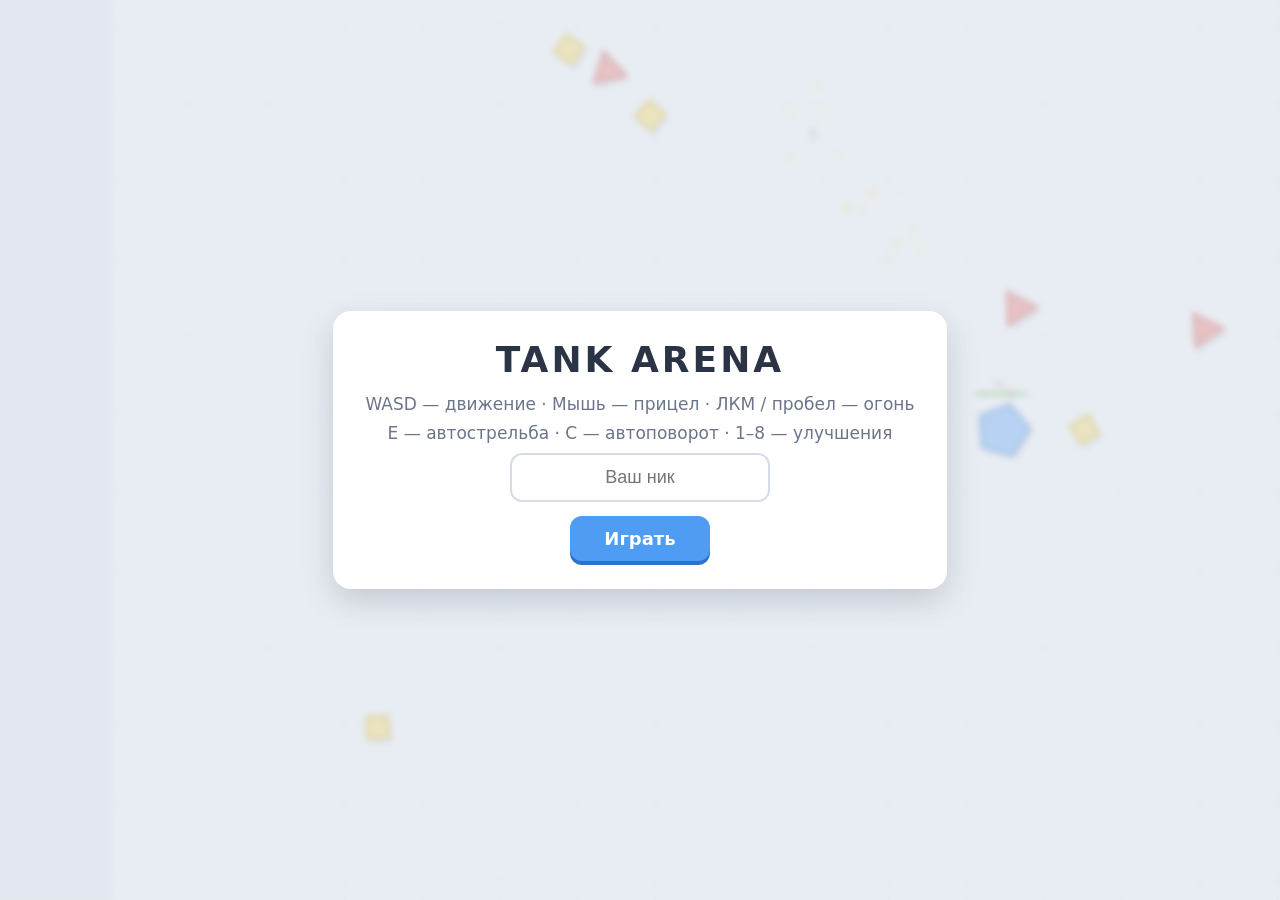
==== commit 11f4cf08: "Add Tank Arena browser game (tank-arena-game) Arena tank shooter inspired by diep.io, in plain HTML5" ====
--- a/tank-arena-game/index.html
+++ b/tank-arena-game/index.html
@@ -1,99 +1,77 @@
-<!DOCTYPE html>
+<!doctype html>
 <html lang="ru">
 <head>
-  <meta charset="UTF-8">
-  <meta name="viewport" content="width=device-width, initial-scale=1.0">
-  <title>Tank Arena — арена полигонов</title>
+  <meta charset="utf-8">
+  <meta name="viewport" content="width=device-width, initial-scale=1">
+  <title>Tank Arena</title>
   <link rel="stylesheet" href="style.css">
 </head>
 <body>
-  <!-- Игровое поле -->
   <canvas id="game"></canvas>
 
-  <!-- Интерфейс во время игры -->
+  <!-- Игровой интерфейс: виден только во время игры -->
   <div id="hud" class="hidden">
-    <!-- Выбор нового класса (появляется на 15, 30 и 45 уровнях) -->
-    <div id="upgradePanel" class="panel hidden">
-      <div class="panel-title">Эволюция танка</div>
-      <div id="upgradeCards"></div>
-      <div class="panel-hint">Нажмите на класс, чтобы выбрать его</div>
+    <div id="fps">FPS: 0</div>
+    <div id="toggles"></div>
+
+    <div id="leaderboard">
+      <h3>Лидеры</h3>
+      <ol id="lb-list"></ol>
     </div>
 
-    <!-- Таблица лидеров -->
-    <div id="leaderboard" class="panel">
-      <div class="panel-title">Лидеры</div>
-      <div id="lbRows"></div>
+    <div id="stats-panel">
+      <div class="panel-title">Улучшения <span id="points-left"></span></div>
+      <div id="stat-list"></div>
     </div>
 
-    <!-- Прокачка характеристик -->
-    <div id="statPanel" class="panel">
-      <div class="panel-title">Улучшения <span id="statPoints" class="badge">×0</span></div>
-      <div id="statRows"></div>
+    <div id="level-box">
+      <div id="level-text">Уровень 1</div>
+      <div id="xp-bar"><div id="xp-fill"></div></div>
     </div>
 
-    <!-- Ник, счёт и уровень -->
-    <div id="bottomCenter">
-      <div id="toggles">
-        <span id="tglFire" class="tgl">E · автострельба</span>
-        <span id="tglSpin" class="tgl">C · автоповорот</span>
-      </div>
-      <div id="playerName"></div>
-      <div class="bar score-bar"><div id="scoreFill" class="fill"></div><span id="scoreText"></span></div>
-      <div class="bar level-bar"><div id="levelFill" class="fill"></div><span id="levelText"></span></div>
-    </div>
-
-    <!-- Миникарта -->
-    <div id="minimapWrap" class="panel"><canvas id="minimap"></canvas></div>
+    <canvas id="minimap" width="160" height="160"></canvas>
   </div>
 
-  <div id="fps"></div>
-  <div id="notifications"></div>
+  <!-- Стартовый экран: ник и кнопка начала -->
+  <div id="start-screen" class="overlay">
+    <div class="card">
+      <h1>TANK ARENA</h1>
+      <p class="hint">
+        WASD — движение · Мышь — прицел · ЛКМ / пробел — огонь<br>
+        E — автострельба · C — автоповорот · 1–8 — улучшения
+      </p>
+      <input id="name-input" maxlength="14" placeholder="Ваш ник" autocomplete="off">
+      <button id="play-btn">Играть</button>
+    </div>
+  </div>
 
-  <!-- Стартовый экран -->
-  <div id="startScreen" class="overlay">
+  <!-- Выбор эволюции на 15, 30 и 45 уровнях (игра продолжается под панелью) -->
+  <div id="evo-panel" class="overlay soft hidden">
     <div class="card">
-      <h1 class="logo">TANK<span>ARENA</span></h1>
-      <p class="subtitle">Арена полигонов против ботов</p>
-      <input id="nickInput" type="text" maxlength="16" placeholder="Введите ник" autocomplete="off" spellcheck="false">
-      <button id="playBtn" class="btn">Играть</button>
-      <div class="controls">
-        <div><kbd>W A S D</kbd> / <kbd>←↑↓→</kbd><span>движение</span></div>
-        <div><kbd>Мышь</kbd><span>прицеливание</span></div>
-        <div><kbd>ЛКМ</kbd> / <kbd>Пробел</kbd><span>стрельба</span></div>
-        <div><kbd>E</kbd><span>автострельба</span></div>
-        <div><kbd>C</kbd><span>автоповорот</span></div>
-        <div><kbd>1</kbd>–<kbd>8</kbd><span>прокачка</span></div>
-      </div>
+      <h2>Выберите эволюцию</h2>
+      <div id="evo-options"></div>
     </div>
   </div>
 
   <!-- Экран смерти -->
-  <div id="deathScreen" class="overlay hidden">
+  <div id="death-screen" class="overlay hidden">
     <div class="card">
-      <h2 class="death-title">Танк уничтожен</h2>
-      <p id="killedBy"></p>
-      <div class="death-stats">
-        <div><span>Счёт</span><b id="dScore">0</b></div>
-        <div><span>Уровень</span><b id="dLevel">1</b></div>
-        <div><span>Класс</span><b id="dClass">Tank</b></div>
-        <div><span>Время жизни</span><b id="dTime">0:00</b></div>
-        <div><span>Убийства</span><b id="dKills">0</b></div>
-      </div>
-      <button id="againBtn" class="btn">Играть снова</button>
-      <p class="hint">или нажмите Enter</p>
+      <h1>Вы погибли</h1>
+      <p>Счёт: <b id="final-score">0</b></p>
+      <p>Уровень: <b id="final-level">1</b></p>
+      <p>Время жизни: <b id="final-time">0:00</b></p>
+      <button id="restart-btn">Играть снова</button>
     </div>
   </div>
 
-  <!-- Порядок важен: каждый файл использует объявления из предыдущих -->
+  <script src="js/config.js"></script>
   <script src="js/utils.js"></script>
-  <script src="js/config.js"></script>
-  <script src="js/input.js"></script>
-  <script src="js/particles.js"></script>
   <script src="js/shapes.js"></script>
   <script src="js/bullets.js"></script>
   <script src="js/tank.js"></script>
   <script src="js/player.js"></script>
   <script src="js/bots.js"></script>
+  <script src="js/render.js"></script>
   <script src="js/ui.js"></script>
   <script src="js/main.js"></script>
 </body>
--- a/tank-arena-game/style.css
+++ b/tank-arena-game/style.css
@@ -1,18 +1,17 @@
-/* ============================================================
-   style.css — оформление интерфейса Tank Arena
-   ============================================================ */
-
-* { box-sizing: border-box; margin: 0; padding: 0; }
-
-html, body {
-  width: 100%;
+/* Общие стили */
+* {
+  box-sizing: border-box;
+}
+
+html,
+body {
+  margin: 0;
   height: 100%;
   overflow: hidden;
-  background: #c7d1d8;
-  font-family: "Trebuchet MS", "Segoe UI", system-ui, sans-serif;
-  color: #fff;
+  background: #e3e8f0;
+  font-family: 'Segoe UI', system-ui, -apple-system, sans-serif;
+  color: #2b3445;
   user-select: none;
-  -webkit-user-select: none;
 }
 
 #game {
@@ -24,357 +23,354 @@
   cursor: crosshair;
 }
 
-.hidden { display: none !important; }
-
-/* ---------- Общие панели ---------- */
-.panel {
+.hidden {
+  display: none !important;
+}
+
+/* Оверлеи: стартовый экран, смерть и выбор эволюции */
+.overlay {
   position: fixed;
-  background: rgba(30, 42, 54, 0.45);
-  border-radius: 14px;
-  padding: 8px 10px 10px;
-  backdrop-filter: blur(4px);
-  -webkit-backdrop-filter: blur(4px);
-  box-shadow: 0 6px 18px rgba(20, 30, 40, 0.18);
-  text-shadow: 0 1px 2px rgba(0, 0, 0, 0.45);
-  z-index: 2;
+  inset: 0;
+  z-index: 10;
+  display: flex;
+  align-items: center;
+  justify-content: center;
+  padding: 16px;
+  background: rgba(227, 232, 240, 0.7);
+  backdrop-filter: blur(3px);
+}
+
+/* Панель эволюции не закрывает игру: прозрачный фон, карточка сверху */
+.overlay.soft {
+  background: none;
+  backdrop-filter: none;
+  pointer-events: none;
+  align-items: flex-start;
+  padding-top: 90px;
+}
+
+.overlay.soft .card {
+  pointer-events: auto;
+}
+
+.card {
+  max-width: 100%;
+  padding: 28px 32px;
+  border-radius: 18px;
+  background: #fff;
+  box-shadow: 0 12px 32px rgba(30, 40, 60, 0.18);
+  text-align: center;
+}
+
+.card h1 {
+  margin: 0 0 10px;
+  font-size: 36px;
+  letter-spacing: 3px;
+}
+
+.card h2 {
+  margin: 0 0 16px;
+  font-size: 24px;
+}
+
+.card p {
+  margin: 6px 0;
+  font-size: 17px;
+}
+
+.hint {
+  margin: 0 0 18px;
+  font-size: 14px;
+  line-height: 1.7;
+  color: #6b7589;
+}
+
+#name-input {
+  display: block;
+  width: 100%;
+  max-width: 260px;
+  margin: 0 auto 14px;
+  padding: 12px 14px;
+  font-size: 18px;
+  text-align: center;
+  border: 2px solid #d5dce8;
+  border-radius: 12px;
+  outline: none;
+}
+
+#name-input:focus {
+  border-color: #4f9cf5;
+}
+
+#play-btn,
+#restart-btn {
+  padding: 12px 34px;
+  font: inherit;
+  font-size: 18px;
+  font-weight: 600;
+  color: #fff;
+  background: #4f9cf5;
+  border: 0;
+  border-radius: 12px;
+  cursor: pointer;
+  box-shadow: 0 4px 0 #2e70cc;
+}
+
+#play-btn:active,
+#restart-btn:active {
+  transform: translateY(3px);
+  box-shadow: 0 1px 0 #2e70cc;
+}
+
+/* Игровой интерфейс */
+#hud {
+  position: fixed;
+  inset: 0;
+  z-index: 5;
+  pointer-events: none;
+}
+
+#hud > * {
+  position: absolute;
+}
+
+#fps,
+#toggles {
+  left: 12px;
+  padding: 4px 10px;
+  font-size: 13px;
+  color: #5a6375;
+  background: rgba(255, 255, 255, 0.75);
+  border-radius: 8px;
+}
+
+#fps {
+  top: 12px;
+}
+
+#toggles {
+  top: 44px;
+}
+
+#leaderboard {
+  top: 12px;
+  right: 12px;
+  width: 200px;
+  padding: 10px 14px;
+  background: rgba(255, 255, 255, 0.85);
+  border-radius: 12px;
+  box-shadow: 0 6px 18px rgba(30, 40, 60, 0.1);
+}
+
+#leaderboard h3 {
+  margin: 0 0 6px;
+  font-size: 13px;
+  letter-spacing: 1px;
+  text-transform: uppercase;
+  color: #6b7589;
+}
+
+#lb-list {
+  margin: 0;
+  padding: 0;
+  font-size: 14px;
+  list-style: none;
+}
+
+#lb-list li {
+  display: flex;
+  justify-content: space-between;
+  gap: 8px;
+  padding: 3px 6px;
+  border-radius: 6px;
+}
+
+#lb-list li > span:first-child {
+  overflow: hidden;
+  white-space: nowrap;
+  text-overflow: ellipsis;
+}
+
+#lb-list li.me {
+  font-weight: 700;
+  background: rgba(79, 156, 245, 0.18);
+}
+
+#stats-panel {
+  left: 12px;
+  bottom: 12px;
+  width: 260px;
+  padding: 10px 12px;
+  pointer-events: auto;
+  background: rgba(255, 255, 255, 0.88);
+  border-radius: 12px;
+  box-shadow: 0 6px 18px rgba(30, 40, 60, 0.1);
 }
 
 .panel-title {
+  margin-bottom: 6px;
+  font-size: 14px;
+  font-weight: 700;
+}
+
+#points-left {
+  margin-left: 4px;
+  color: #2e9e5b;
+}
+
+.stat-row {
   display: flex;
   align-items: center;
   gap: 8px;
+  padding: 4px 6px;
+  font-size: 13px;
+  border-radius: 8px;
+  cursor: pointer;
+}
+
+.stat-row:hover {
+  background: #eef3fb;
+}
+
+.stat-key {
+  flex: none;
+  width: 18px;
+  height: 18px;
+  line-height: 18px;
   font-size: 12px;
   font-weight: 700;
-  letter-spacing: 0.12em;
-  text-transform: uppercase;
-  opacity: 0.92;
-  margin-bottom: 6px;
-}
-
-.panel-hint { font-size: 11px; opacity: 0.7; margin-top: 7px; }
-
-/* ---------- Таблица лидеров ---------- */
-#leaderboard { top: 12px; right: 12px; width: 250px; }
-
-.lb-row {
-  position: relative;
-  display: flex;
-  align-items: center;
-  height: 22px;
-  margin: 3px 0;
-  padding: 0 9px;
-  border-radius: 11px;
-  background: rgba(255, 255, 255, 0.08);
+  text-align: center;
+  background: #e5eaf2;
+  border-radius: 5px;
+}
+
+.stat-row.can .stat-key {
+  color: #fff;
+  background: #2e9e5b;
+}
+
+.stat-name {
+  flex: 1;
   overflow: hidden;
-  font-size: 13px;
-  font-weight: 700;
-}
-.lb-fill { position: absolute; left: 0; top: 0; bottom: 0; border-radius: 11px; opacity: 0.85; }
-.lb-row span { position: relative; }
-.lb-rank { width: 26px; opacity: 0.85; }
-.lb-name { flex: 1; overflow: hidden; text-overflow: ellipsis; white-space: nowrap; }
-.lb-score { margin-left: 6px; }
-.lb-row.me { box-shadow: inset 0 0 0 2px #fff, 0 0 10px rgba(255, 255, 255, 0.55); }
-.lb-sep { height: 1px; margin: 6px 4px; background: rgba(255, 255, 255, 0.3); }
-
-/* ---------- Прокачка характеристик ---------- */
-#statPanel {
-  left: 12px;
-  bottom: 12px;
-  width: 300px;
-  opacity: 0.72;
-  transition: opacity 0.2s, box-shadow 0.2s;
-}
-#statPanel.has-points {
-  opacity: 1;
-  box-shadow: 0 0 0 2px rgba(255, 255, 255, 0.4), 0 6px 18px rgba(20, 30, 40, 0.25);
-}
-.badge {
-  background: #ffd45c;
-  color: #4a3a00;
-  text-shadow: none;
-  border-radius: 10px;
-  padding: 1px 8px;
-  font-size: 12px;
-  letter-spacing: 0;
-}
-.has-points .badge { animation: pulse 1s ease-in-out infinite; }
-
-.stat-row {
-  display: grid;
-  grid-template-columns: 1fr 100px 12px 22px;
-  align-items: center;
-  gap: 7px;
-  height: 23px;
-  margin: 3px 0;
-  padding: 0 4px 0 9px;
-  border-radius: 12px;
-  background: rgba(255, 255, 255, 0.07);
-  font-size: 12px;
-  font-weight: 700;
-  cursor: pointer;
-  transition: background 0.12s;
-}
-.stat-row:hover { background: rgba(255, 255, 255, 0.17); }
-.stat-label { white-space: nowrap; overflow: hidden; text-overflow: ellipsis; }
-.stat-segs { display: flex; gap: 2px; }
-.stat-segs i { flex: 1; height: 10px; border-radius: 3px; background: rgba(0, 0, 0, 0.3); }
-.stat-segs i.on { background: var(--c); box-shadow: inset 0 -2px 0 rgba(0, 0, 0, 0.18); }
-.stat-key { font-size: 11px; opacity: 0.6; text-align: center; }
-.stat-plus {
-  width: 22px;
-  height: 18px;
-  border-radius: 9px;
-  background: var(--c);
-  color: #1d2630;
-  text-shadow: none;
-  font-size: 15px;
-  font-weight: 900;
-  line-height: 18px;
-  text-align: center;
-  opacity: 0.3;
-}
-#statPanel.has-points .stat-row:not(.maxed) .stat-plus { opacity: 1; }
-.stat-row.maxed .stat-plus { opacity: 0.12; }
-
-/* ---------- Эволюция ---------- */
-#upgradePanel { top: 12px; left: 12px; animation: pop 0.35s ease-out; }
-#upgradeCards { display: grid; grid-template-columns: repeat(2, 104px); gap: 8px; }
-.upg-card {
-  display: flex;
-  flex-direction: column;
-  align-items: center;
-  justify-content: center;
-  width: 104px;
-  height: 120px;
-  border-radius: 14px;
-  background: #bfe9ff;
-  color: #26323d;
-  text-shadow: none;
-  font-size: 13px;
-  font-weight: 800;
-  cursor: pointer;
-  box-shadow: inset 0 -5px 0 rgba(0, 0, 0, 0.12);
-  transition: transform 0.12s, filter 0.12s;
-}
-.upg-card:nth-child(2) { background: #ffe7a1; }
-.upg-card:nth-child(3) { background: #ffc0ba; }
-.upg-card:nth-child(4) { background: #d4c8ff; }
-.upg-card:hover { transform: translateY(-2px) scale(1.04); filter: brightness(1.06); }
-.upg-card canvas { width: 90px; height: 90px; }
-
-/* ---------- Нижняя центральная панель ---------- */
-#bottomCenter {
-  position: fixed;
+  white-space: nowrap;
+  text-overflow: ellipsis;
+}
+
+.stat-bar {
+  flex: none;
+  display: flex;
+  gap: 2px;
+}
+
+.seg {
+  width: 8px;
+  height: 12px;
+  background: #dfe5ee;
+  border-radius: 3px;
+}
+
+.seg.on {
+  background: #4f9cf5;
+}
+
+#level-box {
   left: 50%;
   bottom: 14px;
   transform: translateX(-50%);
-  width: min(460px, 46vw);
-  text-align: center;
-  text-shadow: 0 2px 3px rgba(0, 0, 0, 0.45);
-  pointer-events: none;
-  z-index: 2;
-}
-#playerName { font-size: 28px; font-weight: 800; margin-bottom: 2px; }
-.bar {
-  position: relative;
-  display: flex;
-  align-items: center;
-  justify-content: center;
-  height: 22px;
-  margin: 4px auto;
-  border-radius: 12px;
-  background: rgba(30, 42, 54, 0.6);
-  border: 2px solid rgba(30, 42, 54, 0.65);
-  overflow: hidden;
-}
-.score-bar { width: 72%; height: 20px; }
-.bar .fill { position: absolute; left: 0; top: 0; bottom: 0; width: 0; border-radius: 10px; transition: width 0.25s ease-out; }
-.score-bar .fill { background: #6fe39a; }
-.level-bar .fill { background: #ffd45c; }
-.bar span { position: relative; font-size: 13px; font-weight: 700; line-height: 1; white-space: nowrap; }
-
-#toggles { display: flex; justify-content: center; gap: 8px; margin-bottom: 6px; }
-.tgl {
-  display: none;
-  padding: 2px 10px;
-  border-radius: 10px;
-  background: rgba(30, 42, 54, 0.55);
-  font-size: 12px;
-  font-weight: 700;
-}
-.tgl.on { display: inline-block; }
-
-/* ---------- Миникарта ---------- */
-#minimapWrap { right: 12px; bottom: 12px; padding: 6px; line-height: 0; }
-#minimap { border-radius: 8px; }
-
-#fps {
-  position: fixed;
-  right: 16px;
-  bottom: 190px;
-  font-size: 11px;
-  font-weight: 700;
-  color: rgba(40, 55, 70, 0.55);
-  pointer-events: none;
-  z-index: 2;
-}
-
-/* ---------- Уведомления ---------- */
-#notifications {
-  position: fixed;
-  top: 14px;
-  left: 50%;
-  transform: translateX(-50%);
-  display: flex;
-  flex-direction: column;
-  align-items: center;
-  gap: 6px;
-  pointer-events: none;
-  z-index: 5;
-}
-.note {
-  padding: 6px 16px;
-  border-radius: 16px;
-  background: rgba(30, 42, 54, 0.7);
+  width: min(420px, calc(100vw - 260px));
+  min-width: 200px;
+  padding: 8px 14px;
+  text-align: center;
+  background: rgba(255, 255, 255, 0.88);
+  border-radius: 12px;
+  box-shadow: 0 6px 18px rgba(30, 40, 60, 0.1);
+}
+
+#level-text {
+  margin-bottom: 6px;
   font-size: 14px;
   font-weight: 700;
-  text-shadow: 0 1px 2px rgba(0, 0, 0, 0.5);
-  white-space: nowrap;
-  animation: pop 0.3s ease-out;
-  transition: opacity 0.5s, transform 0.5s;
-}
-.note.evolve { background: rgba(56, 168, 232, 0.88); }
-.note.kill { background: rgba(232, 96, 86, 0.85); }
-.note.fade { opacity: 0; transform: translateY(-8px); }
-
-/* ---------- Экраны старта и смерти ---------- */
-.overlay {
-  position: fixed;
-  inset: 0;
-  display: flex;
-  align-items: center;
+}
+
+#xp-bar {
+  height: 12px;
+  overflow: hidden;
+  background: #dfe5ee;
+  border-radius: 6px;
+}
+
+#xp-fill {
+  height: 100%;
+  width: 0;
+  background: linear-gradient(90deg, #ffd54f, #ffa726);
+  border-radius: 6px;
+}
+
+#minimap {
+  right: 12px;
+  bottom: 12px;
+  width: 160px;
+  height: 160px;
+  background: rgba(255, 255, 255, 0.85);
+  border-radius: 12px;
+  box-shadow: 0 6px 18px rgba(30, 40, 60, 0.1);
+}
+
+/* Карточки эволюции */
+#evo-options {
+  display: flex;
+  flex-wrap: wrap;
   justify-content: center;
-  background: radial-gradient(ellipse at center, rgba(30, 45, 60, 0.2), rgba(20, 30, 40, 0.6));
-  backdrop-filter: blur(3px);
-  -webkit-backdrop-filter: blur(3px);
-  z-index: 10;
-}
-
-.card {
-  width: min(460px, 92vw);
-  padding: 30px 34px 26px;
-  border-radius: 22px;
-  background: rgba(255, 255, 255, 0.94);
-  color: #26323d;
-  text-align: center;
-  box-shadow: 0 22px 60px rgba(10, 20, 30, 0.35);
-  animation: pop 0.4s ease-out;
-}
-
-.logo {
-  font-size: 56px;
-  font-weight: 900;
-  letter-spacing: 0.04em;
-  line-height: 1;
-  color: #38a8e8;
-  text-shadow: 0 4px 0 #2382b4, 0 10px 18px rgba(0, 0, 0, 0.18);
-}
-.logo span { margin-left: 12px; color: #ffc93c; text-shadow: 0 4px 0 #d39e1c, 0 10px 18px rgba(0, 0, 0, 0.18); }
-.subtitle { margin: 12px 0 20px; color: #6a7884; font-weight: 700; }
-
-#nickInput {
-  display: block;
-  width: 100%;
-  padding: 12px 16px;
-  border: 3px solid #d5dde3;
+  gap: 12px;
+}
+
+.evo-option {
+  display: flex;
+  flex-direction: column;
+  gap: 4px;
+  width: 180px;
+  padding: 14px;
+  font: inherit;
+  color: inherit;
+  text-align: center;
+  background: #fff;
+  border: 2px solid #d5dce8;
   border-radius: 14px;
-  outline: none;
-  font: inherit;
-  font-size: 18px;
-  font-weight: 700;
-  text-align: center;
-  color: #26323d;
-  background: #f4f7f9;
-  transition: border-color 0.15s;
-  user-select: text;
-  -webkit-user-select: text;
-}
-#nickInput:focus { border-color: #38a8e8; }
-
-.btn {
-  display: block;
-  width: 100%;
-  margin-top: 14px;
-  padding: 13px 0;
-  border: none;
-  border-radius: 14px;
-  background: #58c98c;
-  color: #fff;
-  font: inherit;
-  font-size: 20px;
-  font-weight: 800;
-  letter-spacing: 0.05em;
-  text-shadow: 0 2px 0 rgba(0, 0, 0, 0.2);
-  box-shadow: inset 0 -5px 0 rgba(0, 0, 0, 0.18);
   cursor: pointer;
-  transition: transform 0.1s, filter 0.1s;
-}
-.btn:hover { filter: brightness(1.07); transform: translateY(-1px); }
-.btn:active { transform: translateY(2px); box-shadow: inset 0 -2px 0 rgba(0, 0, 0, 0.18); }
-
-.controls {
-  display: grid;
-  grid-template-columns: 1fr 1fr;
-  gap: 8px 14px;
-  margin-top: 22px;
-  font-size: 12px;
-  color: #6a7884;
-  text-align: left;
-}
-.controls div { display: flex; align-items: center; gap: 4px; flex-wrap: wrap; }
-.controls span { margin-left: 4px; }
-kbd {
-  padding: 2px 6px;
-  border-radius: 6px;
-  background: #e8eef2;
-  border: 1px solid #cdd6dd;
-  border-bottom-width: 3px;
-  font-family: inherit;
-  font-size: 11px;
-  font-weight: 800;
-  color: #3a4954;
-}
-
-.death-title { font-size: 34px; font-weight: 900; color: #e86056; }
-#killedBy { margin: 8px 0 16px; color: #5d6b76; font-weight: 700; }
-.death-stats { display: grid; grid-template-columns: 1fr 1fr; gap: 8px; }
-.death-stats div {
-  display: flex;
-  flex-direction: column;
-  padding: 10px;
-  border-radius: 12px;
-  background: #eef3f6;
-}
-.death-stats div:first-child { grid-column: span 2; }
-.death-stats span { font-size: 12px; font-weight: 700; color: #7a8893; }
-.death-stats b { font-size: 22px; color: #26323d; }
-.hint { margin-top: 8px; font-size: 12px; color: #93a0aa; }
-
-/* ---------- Анимации ---------- */
-@keyframes pop {
-  from { opacity: 0; transform: scale(0.92); }
-  to { opacity: 1; transform: scale(1); }
-}
-@keyframes pulse {
-  0%, 100% { transform: scale(1); }
-  50% { transform: scale(1.12); }
-}
-
-/* ---------- Небольшие экраны ---------- */
-@media (max-width: 900px) {
-  #leaderboard { width: 200px; }
-  #statPanel { width: 260px; }
-  .stat-row { grid-template-columns: 1fr 80px 12px 22px; }
-  #bottomCenter { bottom: 200px; width: 70vw; }
-}
+}
+
+.evo-option strong {
+  font-size: 17px;
+}
+
+.evo-option span {
+  font-size: 13px;
+  color: #6b7589;
+}
+
+.evo-option:hover {
+  border-color: #4f9cf5;
+  box-shadow: 0 6px 16px rgba(79, 156, 245, 0.25);
+  transform: translateY(-2px);
+}
+
+/* Узкие экраны: панели становятся компактнее */
+@media (max-width: 720px) {
+  #leaderboard {
+    width: 150px;
+    font-size: 12px;
+  }
+
+  #stats-panel {
+    width: 180px;
+  }
+
+  #minimap {
+    width: 110px;
+    height: 110px;
+  }
+
+  #level-box {
+    bottom: 200px;
+  }
+}
